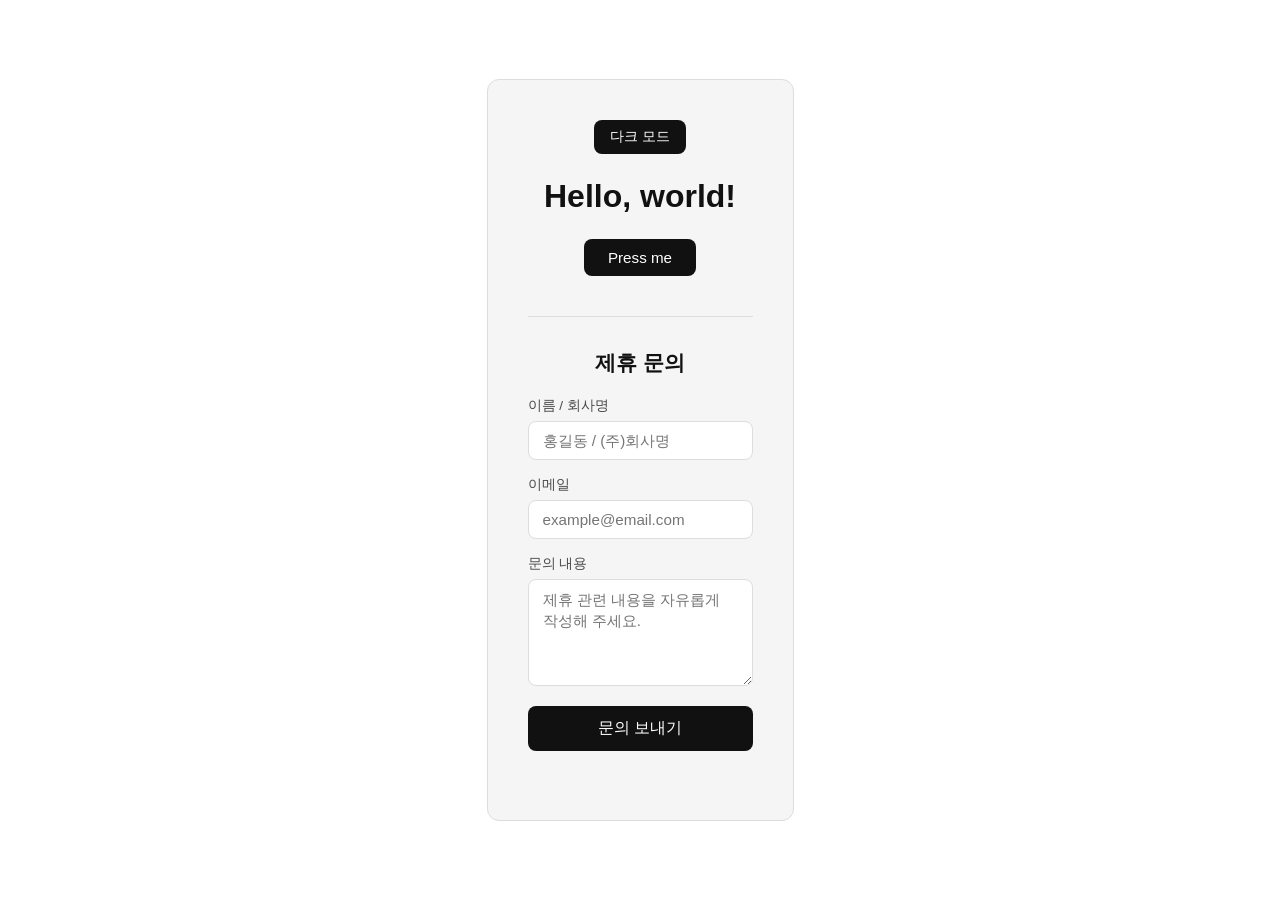
==== index.html @ ca74d695 "Add Formspree partnership inquiry form with AJAX submission Co-Authored-By: Claude Sonnet 4.6 <norep" ====
<!doctype html>
<html lang="ko">
<head>
  <meta charset="UTF-8" />
  <meta name="viewport" content="width=device-width, initial-scale=1.0" />
  <title>Hello World</title>
  <link href='/style.css' rel='stylesheet'>
</head>
<body>
  <div class="container">
    <button id="theme-toggle" onclick="toggleTheme()">다크 모드</button>
    <h1>Hello, world!</h1>
    <button onclick="console.log('hello');">Press me</button>

    <section class="contact-section">
      <h2>제휴 문의</h2>
      <form action="https://formspree.io/f/mzdjdabp" method="POST" id="contact-form">
        <div class="form-group">
          <label for="name">이름 / 회사명</label>
          <input type="text" id="name" name="name" placeholder="홍길동 / (주)회사명" required />
        </div>
        <div class="form-group">
          <label for="email">이메일</label>
          <input type="email" id="email" name="email" placeholder="example@email.com" required />
        </div>
        <div class="form-group">
          <label for="message">문의 내용</label>
          <textarea id="message" name="message" rows="5" placeholder="제휴 관련 내용을 자유롭게 작성해 주세요." required></textarea>
        </div>
        <button type="submit" id="submit-btn">문의 보내기</button>
        <p id="form-status"></p>
      </form>
    </section>
  </div>
  <script defer type="text/javascript" src="/main.js"></script>
</body>
</html>
---- style.css ----
/* 기본 (라이트 모드) */
:root {
  --bg-color: #ffffff;
  --text-color: #111111;
  --btn-bg: #111111;
  --btn-text: #ffffff;
  --btn-hover: #333333;
  --card-bg: #f5f5f5;
  --border-color: #dddddd;
}

/* 다크 모드 */
body.dark {
  --bg-color: #1a1a1a;
  --text-color: #f0f0f0;
  --btn-bg: #f0f0f0;
  --btn-text: #1a1a1a;
  --btn-hover: #cccccc;
  --card-bg: #2a2a2a;
  --border-color: #444444;
}

* {
  box-sizing: border-box;
  margin: 0;
  padding: 0;
}

body {
  background-color: var(--bg-color);
  color: var(--text-color);
  font-family: -apple-system, BlinkMacSystemFont, 'Segoe UI', sans-serif;
  transition: background-color 0.3s ease, color 0.3s ease;
  min-height: 100vh;
  display: flex;
  align-items: center;
  justify-content: center;
}

.container {
  text-align: center;
  padding: 40px;
  background-color: var(--card-bg);
  border: 1px solid var(--border-color);
  border-radius: 12px;
  min-width: 300px;
  transition: background-color 0.3s ease, border-color 0.3s ease;
}

h1 {
  font-size: 2rem;
  margin: 24px 0;
}

button {
  background-color: var(--btn-bg);
  color: var(--btn-text);
  border: none;
  padding: 10px 24px;
  font-size: 0.95rem;
  border-radius: 8px;
  cursor: pointer;
  transition: background-color 0.2s ease;
}

button:hover {
  background-color: var(--btn-hover);
}

#theme-toggle {
  font-size: 0.85rem;
  padding: 8px 16px;
}

/* 제휴 문의 폼 */
.contact-section {
  margin-top: 40px;
  text-align: left;
  border-top: 1px solid var(--border-color);
  padding-top: 32px;
}

.contact-section h2 {
  font-size: 1.3rem;
  margin-bottom: 20px;
  text-align: center;
}

.form-group {
  display: flex;
  flex-direction: column;
  margin-bottom: 16px;
}

.form-group label {
  font-size: 0.85rem;
  margin-bottom: 6px;
  opacity: 0.75;
}

.form-group input,
.form-group textarea {
  background-color: var(--bg-color);
  color: var(--text-color);
  border: 1px solid var(--border-color);
  border-radius: 8px;
  padding: 10px 14px;
  font-size: 0.95rem;
  font-family: inherit;
  resize: vertical;
  transition: border-color 0.2s ease, background-color 0.3s ease, color 0.3s ease;
  outline: none;
}

.form-group input:focus,
.form-group textarea:focus {
  border-color: var(--text-color);
}

#submit-btn {
  width: 100%;
  margin-top: 4px;
  padding: 12px;
  font-size: 1rem;
}

#form-status {
  margin-top: 12px;
  font-size: 0.9rem;
  text-align: center;
  min-height: 1.2em;
}

#form-status.success { color: #4caf50; }
#form-status.error   { color: #f44336; }
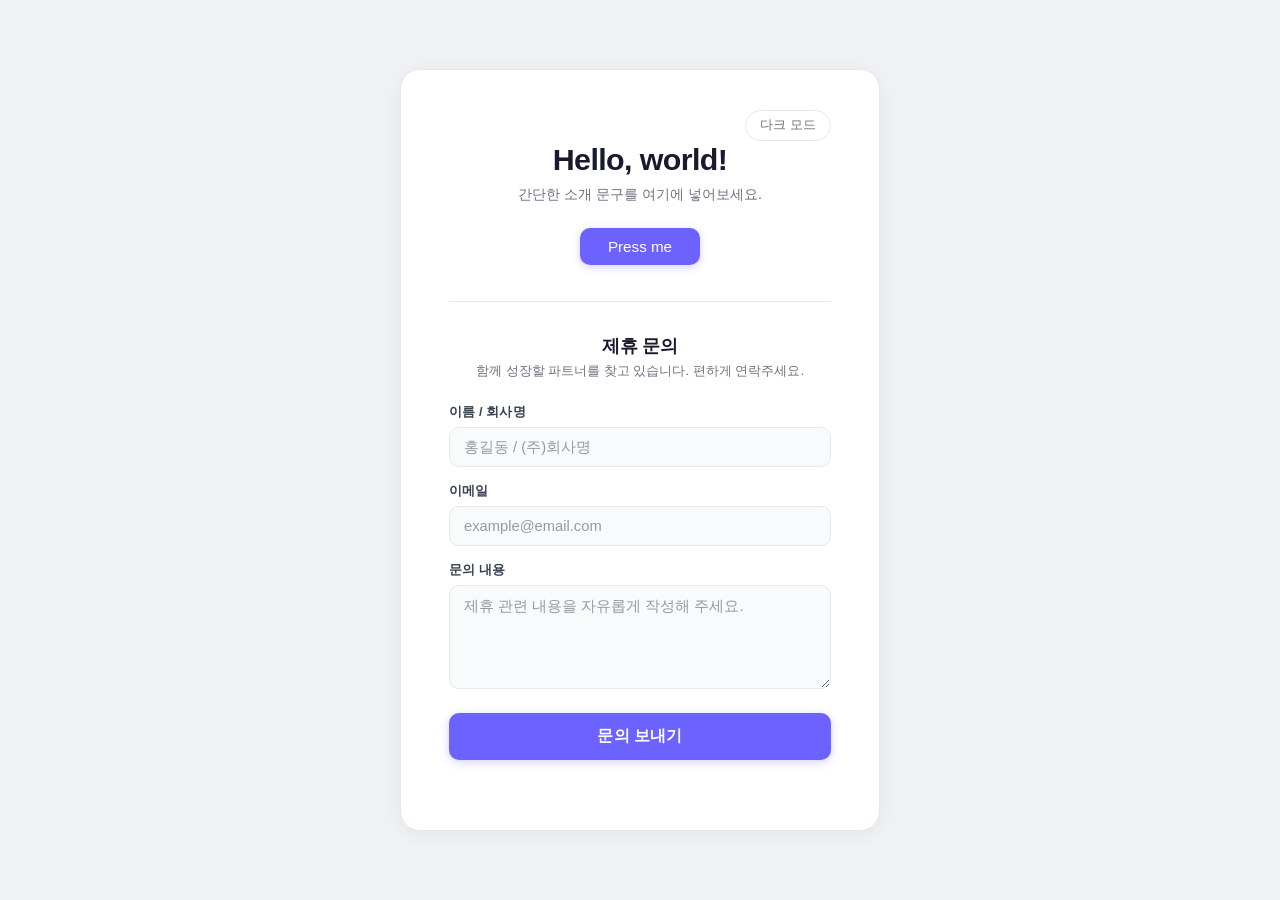
==== commit d71f1a89: "Redesign form and page with refined visual style Co-Authored-By: Claude Sonnet 4.6 <noreply@anthropi" ====
--- a/index.html
+++ b/index.html
@@ -10,10 +10,12 @@
   <div class="container">
     <button id="theme-toggle" onclick="toggleTheme()">다크 모드</button>
     <h1>Hello, world!</h1>
-    <button onclick="console.log('hello');">Press me</button>
+    <p class="hero-sub">간단한 소개 문구를 여기에 넣어보세요.</p>
+    <button class="press-btn" onclick="console.log('hello');">Press me</button>
 
     <section class="contact-section">
       <h2>제휴 문의</h2>
+      <p class="form-desc">함께 성장할 파트너를 찾고 있습니다. 편하게 연락주세요.</p>
       <form action="https://formspree.io/f/mzdjdabp" method="POST" id="contact-form">
         <div class="form-group">
           <label for="name">이름 / 회사명</label>
--- a/style.css
+++ b/style.css
@@ -1,23 +1,39 @@
 /* 기본 (라이트 모드) */
 :root {
-  --bg-color: #ffffff;
-  --text-color: #111111;
-  --btn-bg: #111111;
+  --bg-color: #f0f2f5;
+  --text-color: #1a1a2e;
+  --text-muted: #6b7280;
+  --btn-bg: #6c63ff;
   --btn-text: #ffffff;
-  --btn-hover: #333333;
-  --card-bg: #f5f5f5;
-  --border-color: #dddddd;
+  --btn-hover: #5a52d5;
+  --card-bg: #ffffff;
+  --border-color: #e5e7eb;
+  --input-bg: #f9fafb;
+  --input-focus-border: #6c63ff;
+  --input-focus-shadow: rgba(108, 99, 255, 0.15);
+  --label-color: #374151;
+  --section-border: #e5e7eb;
+  --success-color: #10b981;
+  --error-color: #ef4444;
 }
 
 /* 다크 모드 */
 body.dark {
-  --bg-color: #1a1a1a;
-  --text-color: #f0f0f0;
-  --btn-bg: #f0f0f0;
-  --btn-text: #1a1a1a;
-  --btn-hover: #cccccc;
-  --card-bg: #2a2a2a;
-  --border-color: #444444;
+  --bg-color: #0f0f1a;
+  --text-color: #f1f1f1;
+  --text-muted: #9ca3af;
+  --btn-bg: #7c73ff;
+  --btn-text: #ffffff;
+  --btn-hover: #6c63ff;
+  --card-bg: #1c1c2e;
+  --border-color: #2d2d44;
+  --input-bg: #14141f;
+  --input-focus-border: #7c73ff;
+  --input-focus-shadow: rgba(124, 115, 255, 0.2);
+  --label-color: #d1d5db;
+  --section-border: #2d2d44;
+  --success-color: #34d399;
+  --error-color: #f87171;
 }
 
 * {
@@ -29,61 +45,106 @@
 body {
   background-color: var(--bg-color);
   color: var(--text-color);
-  font-family: -apple-system, BlinkMacSystemFont, 'Segoe UI', sans-serif;
+  font-family: -apple-system, BlinkMacSystemFont, 'Segoe UI', 'Inter', sans-serif;
   transition: background-color 0.3s ease, color 0.3s ease;
   min-height: 100vh;
   display: flex;
   align-items: center;
   justify-content: center;
+  padding: 24px;
 }
 
 .container {
   text-align: center;
-  padding: 40px;
+  padding: 40px 48px;
   background-color: var(--card-bg);
   border: 1px solid var(--border-color);
-  border-radius: 12px;
-  min-width: 300px;
-  transition: background-color 0.3s ease, border-color 0.3s ease;
+  border-radius: 20px;
+  width: 100%;
+  max-width: 480px;
+  box-shadow: 0 4px 24px rgba(0, 0, 0, 0.06);
+  transition: background-color 0.3s ease, border-color 0.3s ease, box-shadow 0.3s ease;
+}
+
+body.dark .container {
+  box-shadow: 0 4px 32px rgba(0, 0, 0, 0.4);
+}
+
+/* 테마 토글 */
+#theme-toggle {
+  font-size: 0.8rem;
+  padding: 6px 14px;
+  border-radius: 20px;
+  background-color: transparent;
+  color: var(--text-muted);
+  border: 1px solid var(--border-color);
+  cursor: pointer;
+  transition: all 0.2s ease;
+  float: right;
+}
+
+#theme-toggle:hover {
+  background-color: var(--border-color);
+  color: var(--text-color);
 }
 
 h1 {
-  font-size: 2rem;
-  margin: 24px 0;
-}
-
-button {
+  font-size: 1.9rem;
+  font-weight: 700;
+  letter-spacing: -0.02em;
+  margin: 32px 0 8px;
+  clear: both;
+}
+
+.hero-sub {
+  font-size: 0.9rem;
+  color: var(--text-muted);
+  margin-bottom: 24px;
+}
+
+.press-btn {
   background-color: var(--btn-bg);
   color: var(--btn-text);
   border: none;
-  padding: 10px 24px;
+  padding: 10px 28px;
   font-size: 0.95rem;
-  border-radius: 8px;
+  border-radius: 10px;
   cursor: pointer;
-  transition: background-color 0.2s ease;
-}
-
-button:hover {
+  transition: background-color 0.2s ease, transform 0.1s ease, box-shadow 0.2s ease;
+  box-shadow: 0 2px 8px rgba(108, 99, 255, 0.3);
+}
+
+.press-btn:hover {
   background-color: var(--btn-hover);
-}
-
-#theme-toggle {
-  font-size: 0.85rem;
-  padding: 8px 16px;
+  transform: translateY(-1px);
+  box-shadow: 0 4px 14px rgba(108, 99, 255, 0.4);
+}
+
+.press-btn:active {
+  transform: translateY(0);
 }
 
 /* 제휴 문의 폼 */
 .contact-section {
-  margin-top: 40px;
+  margin-top: 36px;
   text-align: left;
-  border-top: 1px solid var(--border-color);
+  border-top: 1px solid var(--section-border);
   padding-top: 32px;
 }
 
 .contact-section h2 {
-  font-size: 1.3rem;
-  margin-bottom: 20px;
-  text-align: center;
+  font-size: 1.1rem;
+  font-weight: 700;
+  letter-spacing: -0.01em;
+  margin-bottom: 4px;
+  text-align: center;
+}
+
+.contact-section .form-desc {
+  font-size: 0.82rem;
+  color: var(--text-muted);
+  text-align: center;
+  margin-bottom: 24px;
 }
 
 .form-group {
@@ -93,43 +154,77 @@
 }
 
 .form-group label {
-  font-size: 0.85rem;
+  font-size: 0.8rem;
+  font-weight: 600;
+  color: var(--label-color);
   margin-bottom: 6px;
-  opacity: 0.75;
+  letter-spacing: 0.01em;
 }
 
 .form-group input,
 .form-group textarea {
-  background-color: var(--bg-color);
+  background-color: var(--input-bg);
   color: var(--text-color);
-  border: 1px solid var(--border-color);
-  border-radius: 8px;
-  padding: 10px 14px;
-  font-size: 0.95rem;
+  border: 1.5px solid var(--border-color);
+  border-radius: 10px;
+  padding: 11px 14px;
+  font-size: 0.92rem;
   font-family: inherit;
   resize: vertical;
-  transition: border-color 0.2s ease, background-color 0.3s ease, color 0.3s ease;
   outline: none;
+  transition: border-color 0.2s ease, box-shadow 0.2s ease, background-color 0.3s ease;
+}
+
+.form-group input::placeholder,
+.form-group textarea::placeholder {
+  color: var(--text-muted);
+  opacity: 0.7;
 }
 
 .form-group input:focus,
 .form-group textarea:focus {
-  border-color: var(--text-color);
+  border-color: var(--input-focus-border);
+  box-shadow: 0 0 0 3px var(--input-focus-shadow);
 }
 
 #submit-btn {
   width: 100%;
-  margin-top: 4px;
-  padding: 12px;
-  font-size: 1rem;
+  margin-top: 8px;
+  padding: 13px;
+  font-size: 0.97rem;
+  font-weight: 600;
+  letter-spacing: 0.01em;
+  border-radius: 10px;
+  background-color: var(--btn-bg);
+  color: var(--btn-text);
+  border: none;
+  cursor: pointer;
+  transition: background-color 0.2s ease, transform 0.1s ease, box-shadow 0.2s ease;
+  box-shadow: 0 2px 10px rgba(108, 99, 255, 0.3);
+}
+
+#submit-btn:hover:not(:disabled) {
+  background-color: var(--btn-hover);
+  transform: translateY(-1px);
+  box-shadow: 0 4px 16px rgba(108, 99, 255, 0.4);
+}
+
+#submit-btn:active:not(:disabled) {
+  transform: translateY(0);
+}
+
+#submit-btn:disabled {
+  opacity: 0.6;
+  cursor: not-allowed;
 }
 
 #form-status {
-  margin-top: 12px;
-  font-size: 0.9rem;
+  margin-top: 14px;
+  font-size: 0.88rem;
   text-align: center;
   min-height: 1.2em;
-}
-
-#form-status.success { color: #4caf50; }
-#form-status.error   { color: #f44336; }
+  font-weight: 500;
+}
+
+#form-status.success { color: var(--success-color); }
+#form-status.error   { color: var(--error-color); }
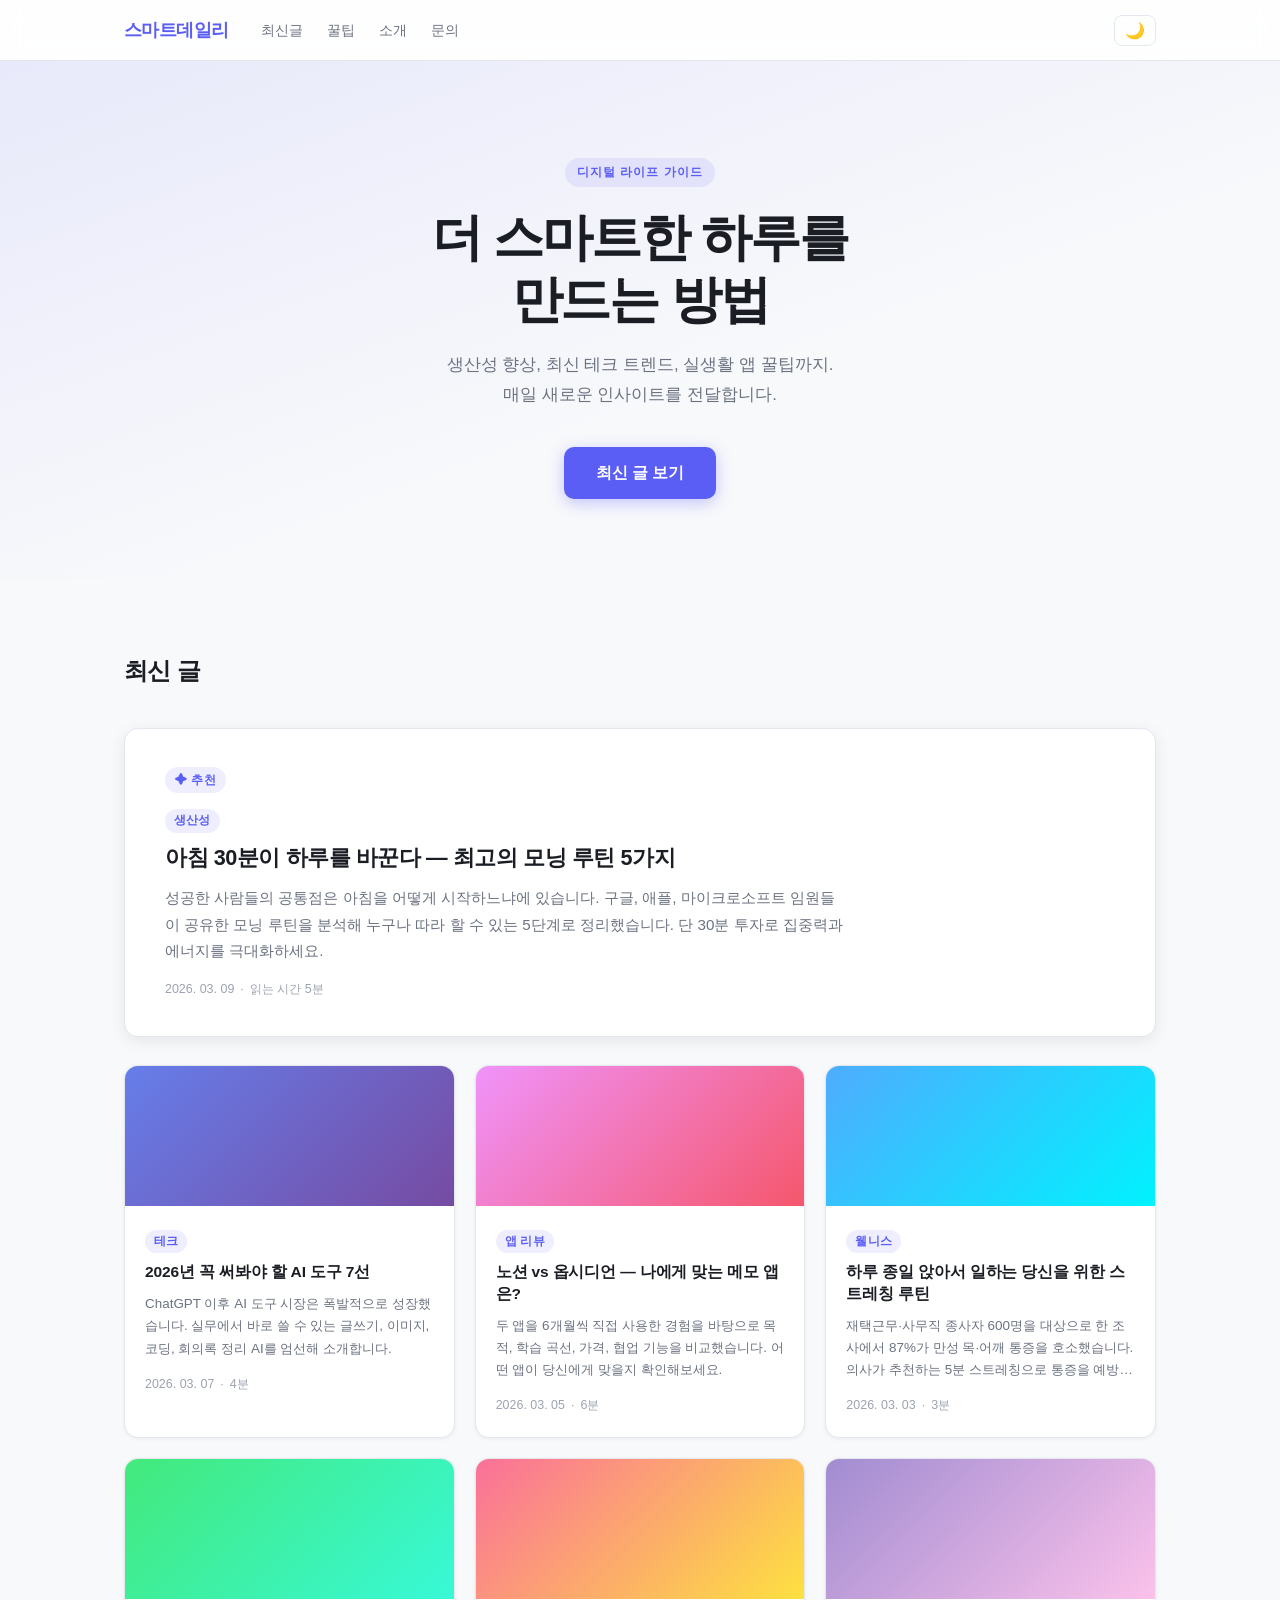
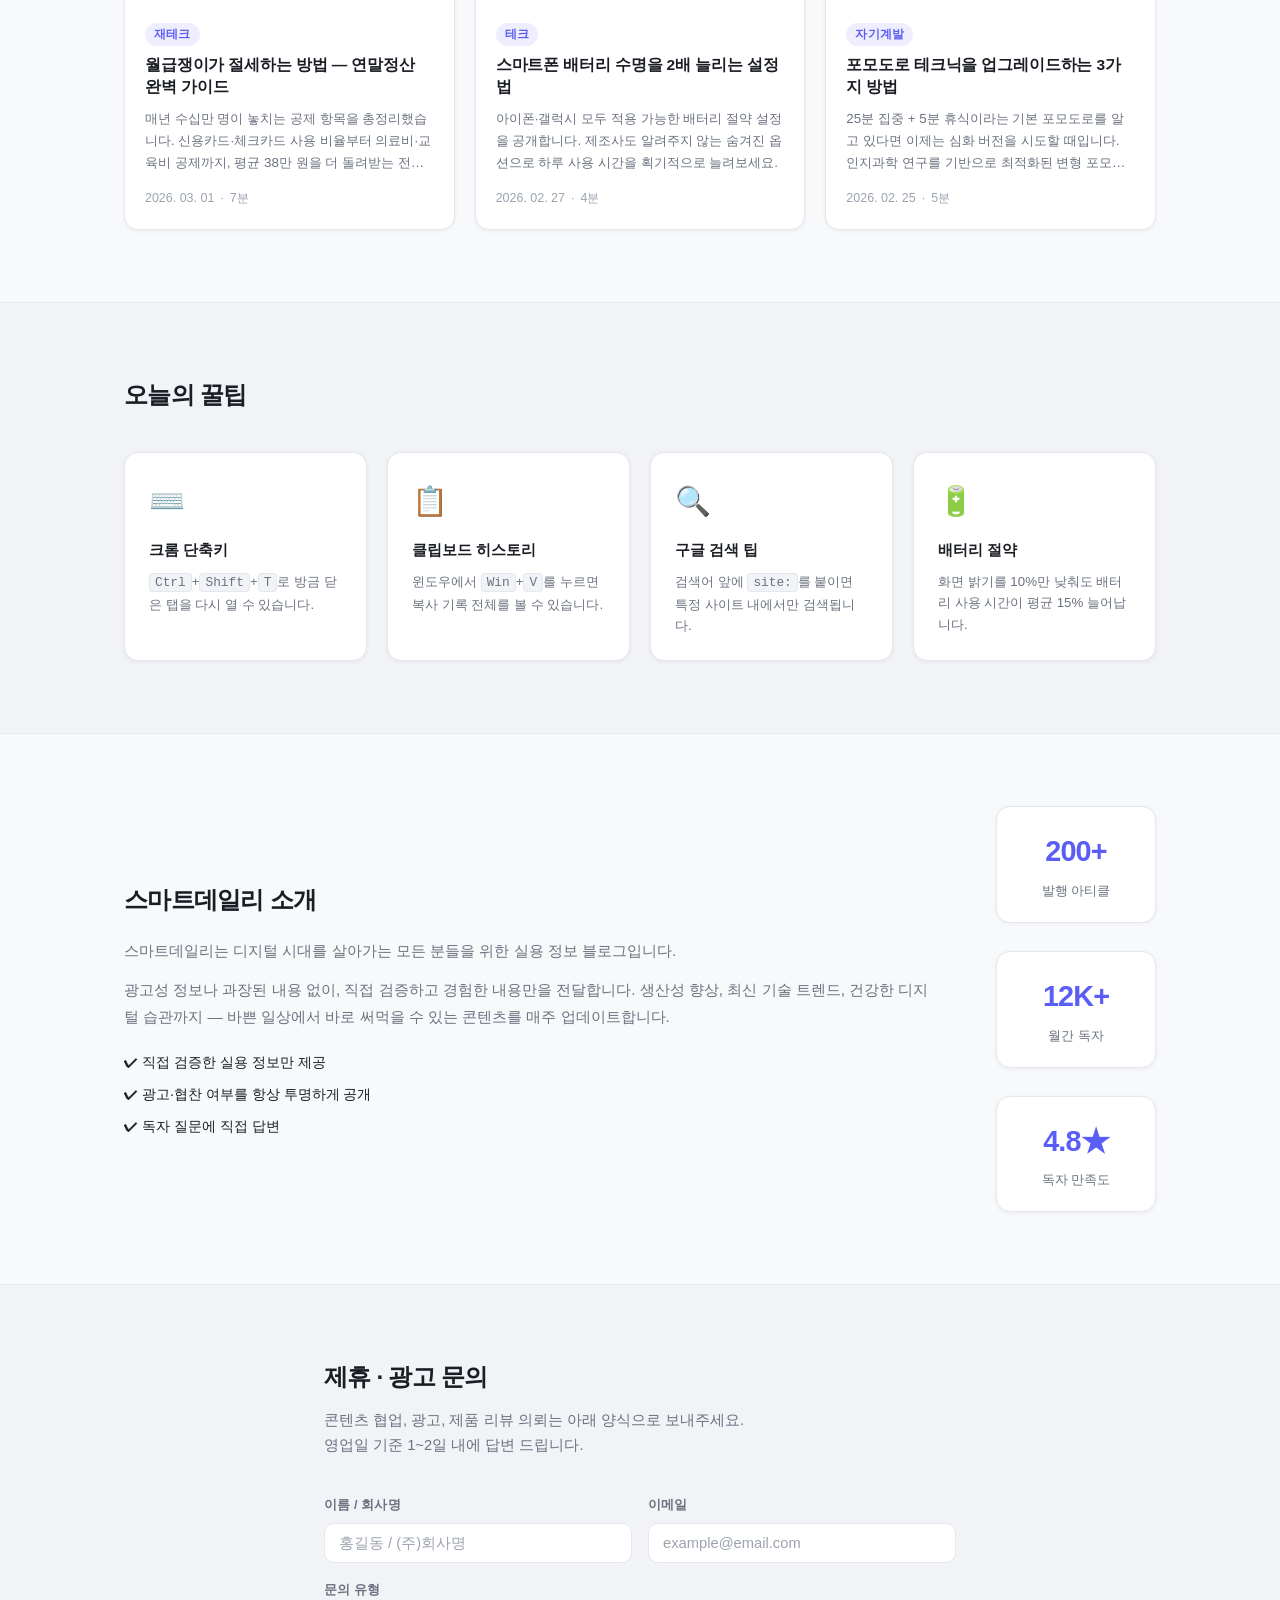
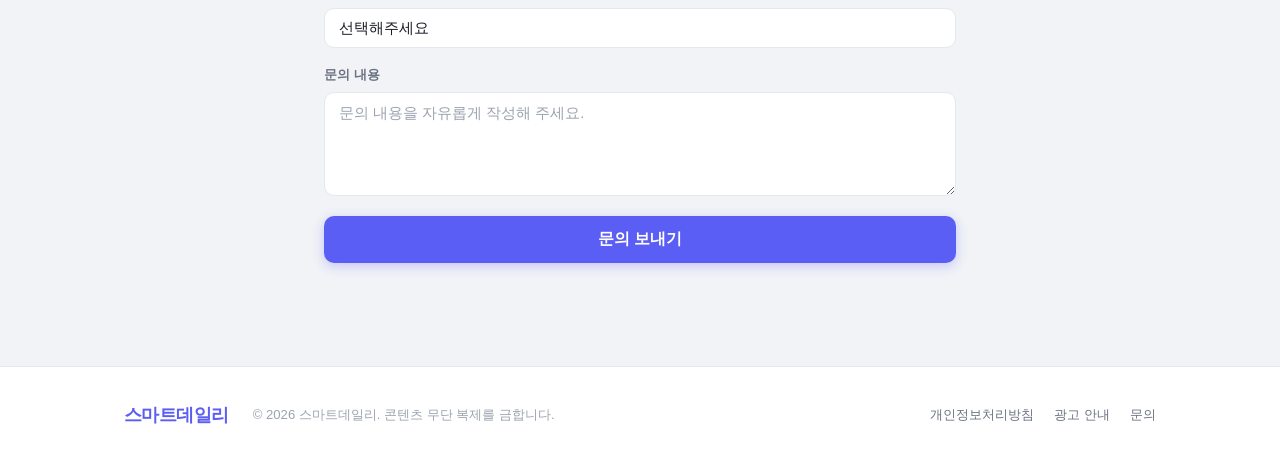
==== commit 9eec042a: "Rebuild as AdSense-ready quality content blog (스마트데일리) - Full blog layout: header, hero, article gri" ====
--- a/index.html
+++ b/index.html
@@ -3,37 +3,252 @@
 <head>
   <meta charset="UTF-8" />
   <meta name="viewport" content="width=device-width, initial-scale=1.0" />
-  <title>Hello World</title>
-  <link href='/style.css' rel='stylesheet'>
+  <meta name="description" content="디지털 라이프를 더 스마트하게. 생산성, 테크, 일상 꿀팁을 매일 업데이트합니다." />
+  <meta name="keywords" content="생산성, 테크, 디지털라이프, 꿀팁, IT, 앱추천" />
+  <meta property="og:title" content="스마트데일리 — 디지털 라이프 가이드" />
+  <meta property="og:description" content="디지털 라이프를 더 스마트하게. 생산성, 테크, 일상 꿀팁." />
+  <meta property="og:type" content="website" />
+  <title>스마트데일리 — 디지털 라이프 가이드</title>
+  <link href="style.css" rel="stylesheet" />
 </head>
 <body>
-  <div class="container">
-    <button id="theme-toggle" onclick="toggleTheme()">다크 모드</button>
-    <h1>Hello, world!</h1>
-    <p class="hero-sub">간단한 소개 문구를 여기에 넣어보세요.</p>
-    <button class="press-btn" onclick="console.log('hello');">Press me</button>
-
-    <section class="contact-section">
-      <h2>제휴 문의</h2>
-      <p class="form-desc">함께 성장할 파트너를 찾고 있습니다. 편하게 연락주세요.</p>
+
+  <!-- 헤더 -->
+  <header class="site-header">
+    <div class="inner">
+      <a href="#" class="logo">스마트데일리</a>
+      <nav class="main-nav">
+        <a href="#articles">최신글</a>
+        <a href="#tips">꿀팁</a>
+        <a href="#about">소개</a>
+        <a href="#contact">문의</a>
+      </nav>
+      <button id="theme-toggle" aria-label="테마 변경">🌙</button>
+      <button class="menu-btn" id="menu-btn" aria-label="메뉴">☰</button>
+    </div>
+    <nav class="mobile-nav" id="mobile-nav">
+      <a href="#articles" onclick="closeMobileNav()">최신글</a>
+      <a href="#tips" onclick="closeMobileNav()">꿀팁</a>
+      <a href="#about" onclick="closeMobileNav()">소개</a>
+      <a href="#contact" onclick="closeMobileNav()">문의</a>
+    </nav>
+  </header>
+
+  <!-- 히어로 -->
+  <section class="hero">
+    <div class="inner">
+      <p class="hero-tag">디지털 라이프 가이드</p>
+      <h1>더 스마트한 하루를<br>만드는 방법</h1>
+      <p class="hero-desc">생산성 향상, 최신 테크 트렌드, 실생활 앱 꿀팁까지.<br>매일 새로운 인사이트를 전달합니다.</p>
+      <a href="#articles" class="cta-btn">최신 글 보기</a>
+    </div>
+  </section>
+
+  <!-- 최신 아티클 -->
+  <section class="section" id="articles">
+    <div class="inner">
+      <h2 class="section-title">최신 글</h2>
+
+      <div class="featured-card">
+        <div class="featured-badge">✦ 추천</div>
+        <div class="featured-content">
+          <span class="category-tag">생산성</span>
+          <h3>아침 30분이 하루를 바꾼다 — 최고의 모닝 루틴 5가지</h3>
+          <p>성공한 사람들의 공통점은 아침을 어떻게 시작하느냐에 있습니다. 구글, 애플, 마이크로소프트 임원들이 공유한 모닝 루틴을 분석해 누구나 따라 할 수 있는 5단계로 정리했습니다. 단 30분 투자로 집중력과 에너지를 극대화하세요.</p>
+          <div class="card-meta">
+            <span>2026. 03. 09</span>
+            <span>·</span>
+            <span>읽는 시간 5분</span>
+          </div>
+        </div>
+      </div>
+
+      <div class="card-grid">
+
+        <article class="card">
+          <div class="card-img productivity"></div>
+          <div class="card-body">
+            <span class="category-tag">테크</span>
+            <h4>2026년 꼭 써봐야 할 AI 도구 7선</h4>
+            <p>ChatGPT 이후 AI 도구 시장은 폭발적으로 성장했습니다. 실무에서 바로 쓸 수 있는 글쓰기, 이미지, 코딩, 회의록 정리 AI를 엄선해 소개합니다.</p>
+            <div class="card-meta">
+              <span>2026. 03. 07</span><span>·</span><span>4분</span>
+            </div>
+          </div>
+        </article>
+
+        <article class="card">
+          <div class="card-img finance"></div>
+          <div class="card-body">
+            <span class="category-tag">앱 리뷰</span>
+            <h4>노션 vs 옵시디언 — 나에게 맞는 메모 앱은?</h4>
+            <p>두 앱을 6개월씩 직접 사용한 경험을 바탕으로 목적, 학습 곡선, 가격, 협업 기능을 비교했습니다. 어떤 앱이 당신에게 맞을지 확인해보세요.</p>
+            <div class="card-meta">
+              <span>2026. 03. 05</span><span>·</span><span>6분</span>
+            </div>
+          </div>
+        </article>
+
+        <article class="card">
+          <div class="card-img health"></div>
+          <div class="card-body">
+            <span class="category-tag">웰니스</span>
+            <h4>하루 종일 앉아서 일하는 당신을 위한 스트레칭 루틴</h4>
+            <p>재택근무·사무직 종사자 600명을 대상으로 한 조사에서 87%가 만성 목·어깨 통증을 호소했습니다. 의사가 추천하는 5분 스트레칭으로 통증을 예방하세요.</p>
+            <div class="card-meta">
+              <span>2026. 03. 03</span><span>·</span><span>3분</span>
+            </div>
+          </div>
+        </article>
+
+        <article class="card">
+          <div class="card-img money"></div>
+          <div class="card-body">
+            <span class="category-tag">재테크</span>
+            <h4>월급쟁이가 절세하는 방법 — 연말정산 완벽 가이드</h4>
+            <p>매년 수십만 명이 놓치는 공제 항목을 총정리했습니다. 신용카드·체크카드 사용 비율부터 의료비·교육비 공제까지, 평균 38만 원을 더 돌려받는 전략을 공개합니다.</p>
+            <div class="card-meta">
+              <span>2026. 03. 01</span><span>·</span><span>7분</span>
+            </div>
+          </div>
+        </article>
+
+        <article class="card">
+          <div class="card-img tech"></div>
+          <div class="card-body">
+            <span class="category-tag">테크</span>
+            <h4>스마트폰 배터리 수명을 2배 늘리는 설정법</h4>
+            <p>아이폰·갤럭시 모두 적용 가능한 배터리 절약 설정을 공개합니다. 제조사도 알려주지 않는 숨겨진 옵션으로 하루 사용 시간을 획기적으로 늘려보세요.</p>
+            <div class="card-meta">
+              <span>2026. 02. 27</span><span>·</span><span>4분</span>
+            </div>
+          </div>
+        </article>
+
+        <article class="card">
+          <div class="card-img study"></div>
+          <div class="card-body">
+            <span class="category-tag">자기계발</span>
+            <h4>포모도로 테크닉을 업그레이드하는 3가지 방법</h4>
+            <p>25분 집중 + 5분 휴식이라는 기본 포모도로를 알고 있다면 이제는 심화 버전을 시도할 때입니다. 인지과학 연구를 기반으로 최적화된 변형 포모도로를 소개합니다.</p>
+            <div class="card-meta">
+              <span>2026. 02. 25</span><span>·</span><span>5분</span>
+            </div>
+          </div>
+        </article>
+
+      </div>
+    </div>
+  </section>
+
+  <!-- 꿀팁 배너 -->
+  <section class="tips-section" id="tips">
+    <div class="inner">
+      <h2 class="section-title">오늘의 꿀팁</h2>
+      <div class="tips-grid">
+        <div class="tip-card">
+          <div class="tip-icon">⌨️</div>
+          <h4>크롬 단축키</h4>
+          <p><kbd>Ctrl</kbd>+<kbd>Shift</kbd>+<kbd>T</kbd>로 방금 닫은 탭을 다시 열 수 있습니다.</p>
+        </div>
+        <div class="tip-card">
+          <div class="tip-icon">📋</div>
+          <h4>클립보드 히스토리</h4>
+          <p>윈도우에서 <kbd>Win</kbd>+<kbd>V</kbd>를 누르면 복사 기록 전체를 볼 수 있습니다.</p>
+        </div>
+        <div class="tip-card">
+          <div class="tip-icon">🔍</div>
+          <h4>구글 검색 팁</h4>
+          <p>검색어 앞에 <code>site:</code>를 붙이면 특정 사이트 내에서만 검색됩니다.</p>
+        </div>
+        <div class="tip-card">
+          <div class="tip-icon">🔋</div>
+          <h4>배터리 절약</h4>
+          <p>화면 밝기를 10%만 낮춰도 배터리 사용 시간이 평균 15% 늘어납니다.</p>
+        </div>
+      </div>
+    </div>
+  </section>
+
+  <!-- 소개 -->
+  <section class="about-section" id="about">
+    <div class="inner about-inner">
+      <div class="about-text">
+        <h2>스마트데일리 소개</h2>
+        <p>스마트데일리는 디지털 시대를 살아가는 모든 분들을 위한 실용 정보 블로그입니다.</p>
+        <p>광고성 정보나 과장된 내용 없이, 직접 검증하고 경험한 내용만을 전달합니다. 생산성 향상, 최신 기술 트렌드, 건강한 디지털 습관까지 — 바쁜 일상에서 바로 써먹을 수 있는 콘텐츠를 매주 업데이트합니다.</p>
+        <ul class="about-list">
+          <li>✔ 직접 검증한 실용 정보만 제공</li>
+          <li>✔ 광고·협찬 여부를 항상 투명하게 공개</li>
+          <li>✔ 독자 질문에 직접 답변</li>
+        </ul>
+      </div>
+      <div class="about-stats">
+        <div class="stat">
+          <span class="stat-num">200+</span>
+          <span class="stat-label">발행 아티클</span>
+        </div>
+        <div class="stat">
+          <span class="stat-num">12K+</span>
+          <span class="stat-label">월간 독자</span>
+        </div>
+        <div class="stat">
+          <span class="stat-num">4.8★</span>
+          <span class="stat-label">독자 만족도</span>
+        </div>
+      </div>
+    </div>
+  </section>
+
+  <!-- 제휴 문의 -->
+  <section class="contact-section" id="contact">
+    <div class="inner contact-inner">
+      <h2>제휴 · 광고 문의</h2>
+      <p class="contact-desc">콘텐츠 협업, 광고, 제품 리뷰 의뢰는 아래 양식으로 보내주세요.<br>영업일 기준 1~2일 내에 답변 드립니다.</p>
       <form action="https://formspree.io/f/mzdjdabp" method="POST" id="contact-form">
+        <div class="form-row">
+          <div class="form-group">
+            <label for="name">이름 / 회사명</label>
+            <input type="text" id="name" name="name" placeholder="홍길동 / (주)회사명" required />
+          </div>
+          <div class="form-group">
+            <label for="email">이메일</label>
+            <input type="email" id="email" name="email" placeholder="example@email.com" required />
+          </div>
+        </div>
         <div class="form-group">
-          <label for="name">이름 / 회사명</label>
-          <input type="text" id="name" name="name" placeholder="홍길동 / (주)회사명" required />
-        </div>
-        <div class="form-group">
-          <label for="email">이메일</label>
-          <input type="email" id="email" name="email" placeholder="example@email.com" required />
+          <label for="subject">문의 유형</label>
+          <select id="subject" name="subject" required>
+            <option value="" disabled selected>선택해주세요</option>
+            <option value="광고">광고 제안</option>
+            <option value="콘텐츠 협업">콘텐츠 협업</option>
+            <option value="제품 리뷰">제품 리뷰 의뢰</option>
+            <option value="기타">기타</option>
+          </select>
         </div>
         <div class="form-group">
           <label for="message">문의 내용</label>
-          <textarea id="message" name="message" rows="5" placeholder="제휴 관련 내용을 자유롭게 작성해 주세요." required></textarea>
+          <textarea id="message" name="message" rows="5" placeholder="문의 내용을 자유롭게 작성해 주세요." required></textarea>
         </div>
         <button type="submit" id="submit-btn">문의 보내기</button>
         <p id="form-status"></p>
       </form>
-    </section>
-  </div>
-  <script defer type="text/javascript" src="/main.js"></script>
+    </div>
+  </section>
+
+  <!-- 푸터 -->
+  <footer class="site-footer">
+    <div class="inner footer-inner">
+      <span class="logo">스마트데일리</span>
+      <p>© 2026 스마트데일리. 콘텐츠 무단 복제를 금합니다.</p>
+      <nav class="footer-nav">
+        <a href="#">개인정보처리방침</a>
+        <a href="#">광고 안내</a>
+        <a href="#contact">문의</a>
+      </nav>
+    </div>
+  </footer>
+
+  <script src="main.js"></script>
 </body>
 </html>
--- a/style.css
+++ b/style.css
@@ -1,150 +1,479 @@
-/* 기본 (라이트 모드) */
+/* ===== CSS 변수 ===== */
 :root {
-  --bg-color: #f0f2f5;
-  --text-color: #1a1a2e;
+  --bg: #f8f9fb;
+  --surface: #ffffff;
+  --surface2: #f1f3f7;
+  --border: #e4e7ed;
+  --text: #1a1d23;
   --text-muted: #6b7280;
-  --btn-bg: #6c63ff;
-  --btn-text: #ffffff;
-  --btn-hover: #5a52d5;
-  --card-bg: #ffffff;
-  --border-color: #e5e7eb;
-  --input-bg: #f9fafb;
-  --input-focus-border: #6c63ff;
-  --input-focus-shadow: rgba(108, 99, 255, 0.15);
-  --label-color: #374151;
-  --section-border: #e5e7eb;
-  --success-color: #10b981;
-  --error-color: #ef4444;
-}
-
-/* 다크 모드 */
+  --text-light: #9ca3af;
+  --accent: #5b5ef4;
+  --accent-hover: #4a4dd6;
+  --accent-light: rgba(91, 94, 244, 0.1);
+  --success: #10b981;
+  --error: #ef4444;
+  --shadow-sm: 0 1px 4px rgba(0,0,0,0.06);
+  --shadow-md: 0 4px 16px rgba(0,0,0,0.08);
+  --shadow-lg: 0 8px 32px rgba(0,0,0,0.1);
+  --radius: 14px;
+}
+
 body.dark {
-  --bg-color: #0f0f1a;
-  --text-color: #f1f1f1;
-  --text-muted: #9ca3af;
-  --btn-bg: #7c73ff;
-  --btn-text: #ffffff;
-  --btn-hover: #6c63ff;
-  --card-bg: #1c1c2e;
-  --border-color: #2d2d44;
-  --input-bg: #14141f;
-  --input-focus-border: #7c73ff;
-  --input-focus-shadow: rgba(124, 115, 255, 0.2);
-  --label-color: #d1d5db;
-  --section-border: #2d2d44;
-  --success-color: #34d399;
-  --error-color: #f87171;
-}
-
-* {
-  box-sizing: border-box;
-  margin: 0;
-  padding: 0;
-}
+  --bg: #0e0f14;
+  --surface: #181921;
+  --surface2: #1f2030;
+  --border: #2a2c3d;
+  --text: #eceef4;
+  --text-muted: #8b93a8;
+  --text-light: #545870;
+  --accent: #7072f8;
+  --accent-hover: #5b5ef4;
+  --accent-light: rgba(112, 114, 248, 0.12);
+  --shadow-sm: 0 1px 4px rgba(0,0,0,0.3);
+  --shadow-md: 0 4px 16px rgba(0,0,0,0.4);
+  --shadow-lg: 0 8px 32px rgba(0,0,0,0.5);
+}
+
+/* ===== 기본 ===== */
+*, *::before, *::after { box-sizing: border-box; margin: 0; padding: 0; }
+
+html { scroll-behavior: smooth; }
 
 body {
-  background-color: var(--bg-color);
-  color: var(--text-color);
-  font-family: -apple-system, BlinkMacSystemFont, 'Segoe UI', 'Inter', sans-serif;
-  transition: background-color 0.3s ease, color 0.3s ease;
-  min-height: 100vh;
+  background: var(--bg);
+  color: var(--text);
+  font-family: 'Apple SD Gothic Neo', 'Noto Sans KR', -apple-system, BlinkMacSystemFont, sans-serif;
+  line-height: 1.7;
+  transition: background 0.3s, color 0.3s;
+}
+
+.inner {
+  max-width: 1080px;
+  margin: 0 auto;
+  padding: 0 24px;
+}
+
+/* ===== 헤더 ===== */
+.site-header {
+  position: sticky;
+  top: 0;
+  z-index: 100;
+  background: var(--surface);
+  border-bottom: 1px solid var(--border);
+  backdrop-filter: blur(12px);
+  -webkit-backdrop-filter: blur(12px);
+  background: rgba(255,255,255,0.85);
+  transition: background 0.3s, border-color 0.3s;
+}
+
+body.dark .site-header {
+  background: rgba(24,25,33,0.9);
+}
+
+.site-header .inner {
   display: flex;
   align-items: center;
-  justify-content: center;
+  height: 60px;
+  gap: 32px;
+}
+
+.logo {
+  font-size: 1.15rem;
+  font-weight: 800;
+  color: var(--accent);
+  text-decoration: none;
+  letter-spacing: -0.03em;
+  white-space: nowrap;
+}
+
+.main-nav {
+  display: flex;
+  gap: 24px;
+  flex: 1;
+}
+
+.main-nav a {
+  text-decoration: none;
+  font-size: 0.9rem;
+  font-weight: 500;
+  color: var(--text-muted);
+  transition: color 0.2s;
+}
+.main-nav a:hover { color: var(--accent); }
+
+#theme-toggle {
+  background: none;
+  border: 1px solid var(--border);
+  border-radius: 8px;
+  padding: 5px 10px;
+  cursor: pointer;
+  font-size: 1rem;
+  color: var(--text);
+  transition: border-color 0.2s, background 0.2s;
+}
+#theme-toggle:hover { background: var(--surface2); }
+
+.menu-btn {
+  display: none;
+  background: none;
+  border: 1px solid var(--border);
+  border-radius: 8px;
+  padding: 5px 10px;
+  cursor: pointer;
+  font-size: 1.1rem;
+  color: var(--text);
+}
+
+.mobile-nav {
+  display: none;
+  flex-direction: column;
+  padding: 12px 24px 16px;
+  gap: 12px;
+  border-top: 1px solid var(--border);
+  background: var(--surface);
+}
+.mobile-nav.open { display: flex; }
+.mobile-nav a {
+  font-size: 0.95rem;
+  font-weight: 500;
+  color: var(--text-muted);
+  text-decoration: none;
+}
+.mobile-nav a:hover { color: var(--accent); }
+
+/* ===== 히어로 ===== */
+.hero {
+  padding: 96px 0 80px;
+  text-align: center;
+  background: linear-gradient(160deg, var(--accent-light) 0%, transparent 60%);
+}
+
+.hero-tag {
+  display: inline-block;
+  font-size: 0.78rem;
+  font-weight: 700;
+  letter-spacing: 0.08em;
+  text-transform: uppercase;
+  color: var(--accent);
+  background: var(--accent-light);
+  padding: 4px 12px;
+  border-radius: 20px;
+  margin-bottom: 20px;
+}
+
+.hero h1 {
+  font-size: clamp(2rem, 5vw, 3.2rem);
+  font-weight: 900;
+  line-height: 1.2;
+  letter-spacing: -0.04em;
+  margin-bottom: 20px;
+}
+
+.hero-desc {
+  font-size: 1.05rem;
+  color: var(--text-muted);
+  margin-bottom: 36px;
+  line-height: 1.8;
+}
+
+.cta-btn {
+  display: inline-block;
+  background: var(--accent);
+  color: #fff;
+  text-decoration: none;
+  padding: 13px 32px;
+  border-radius: 10px;
+  font-size: 0.97rem;
+  font-weight: 700;
+  box-shadow: 0 4px 16px rgba(91,94,244,0.35);
+  transition: background 0.2s, transform 0.1s, box-shadow 0.2s;
+}
+.cta-btn:hover {
+  background: var(--accent-hover);
+  transform: translateY(-2px);
+  box-shadow: 0 6px 22px rgba(91,94,244,0.45);
+}
+.cta-btn:active { transform: translateY(0); }
+
+/* ===== 섹션 공통 ===== */
+.section { padding: 72px 0; }
+
+.section-title {
+  font-size: 1.5rem;
+  font-weight: 800;
+  letter-spacing: -0.03em;
+  margin-bottom: 36px;
+}
+
+/* ===== 피처드 카드 ===== */
+.featured-card {
+  position: relative;
+  background: var(--surface);
+  border: 1px solid var(--border);
+  border-radius: var(--radius);
+  padding: 36px 40px;
+  margin-bottom: 28px;
+  box-shadow: var(--shadow-md);
+  transition: box-shadow 0.2s, transform 0.2s;
+  cursor: pointer;
+}
+.featured-card:hover {
+  box-shadow: var(--shadow-lg);
+  transform: translateY(-2px);
+}
+
+.featured-badge {
+  display: inline-block;
+  font-size: 0.75rem;
+  font-weight: 700;
+  color: var(--accent);
+  background: var(--accent-light);
+  padding: 3px 10px;
+  border-radius: 20px;
+  margin-bottom: 12px;
+  letter-spacing: 0.04em;
+}
+
+.featured-card h3 {
+  font-size: 1.35rem;
+  font-weight: 800;
+  letter-spacing: -0.02em;
+  margin: 10px 0 12px;
+  line-height: 1.4;
+}
+
+.featured-card p {
+  color: var(--text-muted);
+  font-size: 0.95rem;
+  line-height: 1.75;
+  max-width: 680px;
+}
+
+/* ===== 카드 그리드 ===== */
+.card-grid {
+  display: grid;
+  grid-template-columns: repeat(3, 1fr);
+  gap: 20px;
+}
+
+.card {
+  background: var(--surface);
+  border: 1px solid var(--border);
+  border-radius: var(--radius);
+  overflow: hidden;
+  box-shadow: var(--shadow-sm);
+  transition: box-shadow 0.2s, transform 0.2s;
+  cursor: pointer;
+}
+.card:hover {
+  box-shadow: var(--shadow-md);
+  transform: translateY(-3px);
+}
+
+.card-img {
+  height: 140px;
+  background-size: cover;
+  background-position: center;
+}
+.card-img.productivity { background: linear-gradient(135deg, #667eea 0%, #764ba2 100%); }
+.card-img.finance      { background: linear-gradient(135deg, #f093fb 0%, #f5576c 100%); }
+.card-img.health       { background: linear-gradient(135deg, #4facfe 0%, #00f2fe 100%); }
+.card-img.money        { background: linear-gradient(135deg, #43e97b 0%, #38f9d7 100%); }
+.card-img.tech         { background: linear-gradient(135deg, #fa709a 0%, #fee140 100%); }
+.card-img.study        { background: linear-gradient(135deg, #a18cd1 0%, #fbc2eb 100%); }
+
+.card-body { padding: 20px; }
+
+.card-body h4 {
+  font-size: 0.97rem;
+  font-weight: 700;
+  letter-spacing: -0.01em;
+  margin: 8px 0 10px;
+  line-height: 1.4;
+}
+
+.card-body p {
+  font-size: 0.84rem;
+  color: var(--text-muted);
+  line-height: 1.65;
+  display: -webkit-box;
+  -webkit-line-clamp: 3;
+  -webkit-box-orient: vertical;
+  overflow: hidden;
+}
+
+.card-meta {
+  display: flex;
+  gap: 6px;
+  font-size: 0.78rem;
+  color: var(--text-light);
+  margin-top: 14px;
+}
+
+.category-tag {
+  display: inline-block;
+  font-size: 0.72rem;
+  font-weight: 700;
+  color: var(--accent);
+  background: var(--accent-light);
+  padding: 2px 9px;
+  border-radius: 20px;
+  letter-spacing: 0.02em;
+}
+
+/* ===== 꿀팁 섹션 ===== */
+.tips-section {
+  padding: 72px 0;
+  background: var(--surface2);
+  border-top: 1px solid var(--border);
+  border-bottom: 1px solid var(--border);
+  transition: background 0.3s;
+}
+
+.tips-grid {
+  display: grid;
+  grid-template-columns: repeat(4, 1fr);
+  gap: 20px;
+}
+
+.tip-card {
+  background: var(--surface);
+  border: 1px solid var(--border);
+  border-radius: var(--radius);
   padding: 24px;
-}
-
-.container {
+  box-shadow: var(--shadow-sm);
+  transition: box-shadow 0.2s, transform 0.2s;
+}
+.tip-card:hover {
+  box-shadow: var(--shadow-md);
+  transform: translateY(-2px);
+}
+
+.tip-icon {
+  font-size: 1.8rem;
+  margin-bottom: 12px;
+}
+
+.tip-card h4 {
+  font-size: 0.92rem;
+  font-weight: 700;
+  margin-bottom: 8px;
+}
+
+.tip-card p {
+  font-size: 0.83rem;
+  color: var(--text-muted);
+  line-height: 1.6;
+}
+
+kbd, code {
+  background: var(--surface2);
+  border: 1px solid var(--border);
+  border-radius: 4px;
+  padding: 1px 5px;
+  font-family: monospace;
+  font-size: 0.8rem;
+}
+
+/* ===== 소개 섹션 ===== */
+.about-section {
+  padding: 72px 0;
+}
+
+.about-inner {
+  display: grid;
+  grid-template-columns: 1fr auto;
+  gap: 60px;
+  align-items: center;
+}
+
+.about-text h2 {
+  font-size: 1.5rem;
+  font-weight: 800;
+  letter-spacing: -0.03em;
+  margin-bottom: 16px;
+}
+
+.about-text p {
+  color: var(--text-muted);
+  font-size: 0.95rem;
+  line-height: 1.8;
+  margin-bottom: 12px;
+}
+
+.about-list {
+  list-style: none;
+  margin-top: 20px;
+  display: flex;
+  flex-direction: column;
+  gap: 8px;
+}
+.about-list li {
+  font-size: 0.88rem;
+  font-weight: 500;
+  color: var(--text);
+}
+
+.about-stats {
+  display: flex;
+  flex-direction: column;
+  gap: 28px;
+  min-width: 160px;
+}
+
+.stat {
   text-align: center;
-  padding: 40px 48px;
-  background-color: var(--card-bg);
-  border: 1px solid var(--border-color);
-  border-radius: 20px;
-  width: 100%;
-  max-width: 480px;
-  box-shadow: 0 4px 24px rgba(0, 0, 0, 0.06);
-  transition: background-color 0.3s ease, border-color 0.3s ease, box-shadow 0.3s ease;
-}
-
-body.dark .container {
-  box-shadow: 0 4px 32px rgba(0, 0, 0, 0.4);
-}
-
-/* 테마 토글 */
-#theme-toggle {
+  background: var(--surface);
+  border: 1px solid var(--border);
+  border-radius: var(--radius);
+  padding: 20px 28px;
+  box-shadow: var(--shadow-sm);
+}
+
+.stat-num {
+  display: block;
+  font-size: 1.8rem;
+  font-weight: 900;
+  letter-spacing: -0.03em;
+  color: var(--accent);
+}
+
+.stat-label {
+  display: block;
   font-size: 0.8rem;
-  padding: 6px 14px;
-  border-radius: 20px;
-  background-color: transparent;
-  color: var(--text-muted);
-  border: 1px solid var(--border-color);
-  cursor: pointer;
-  transition: all 0.2s ease;
-  float: right;
-}
-
-#theme-toggle:hover {
-  background-color: var(--border-color);
-  color: var(--text-color);
-}
-
-h1 {
-  font-size: 1.9rem;
-  font-weight: 700;
-  letter-spacing: -0.02em;
-  margin: 32px 0 8px;
-  clear: both;
-}
-
-.hero-sub {
-  font-size: 0.9rem;
-  color: var(--text-muted);
-  margin-bottom: 24px;
-}
-
-.press-btn {
-  background-color: var(--btn-bg);
-  color: var(--btn-text);
-  border: none;
-  padding: 10px 28px;
-  font-size: 0.95rem;
-  border-radius: 10px;
-  cursor: pointer;
-  transition: background-color 0.2s ease, transform 0.1s ease, box-shadow 0.2s ease;
-  box-shadow: 0 2px 8px rgba(108, 99, 255, 0.3);
-}
-
-.press-btn:hover {
-  background-color: var(--btn-hover);
-  transform: translateY(-1px);
-  box-shadow: 0 4px 14px rgba(108, 99, 255, 0.4);
-}
-
-.press-btn:active {
-  transform: translateY(0);
-}
-
-/* 제휴 문의 폼 */
+  color: var(--text-muted);
+  margin-top: 4px;
+}
+
+/* ===== 문의 섹션 ===== */
 .contact-section {
-  margin-top: 36px;
-  text-align: left;
-  border-top: 1px solid var(--section-border);
-  padding-top: 32px;
-}
-
-.contact-section h2 {
-  font-size: 1.1rem;
-  font-weight: 700;
-  letter-spacing: -0.01em;
-  margin-bottom: 4px;
-  text-align: center;
-}
-
-.contact-section .form-desc {
-  font-size: 0.82rem;
-  color: var(--text-muted);
-  text-align: center;
-  margin-bottom: 24px;
+  padding: 72px 0;
+  background: var(--surface2);
+  border-top: 1px solid var(--border);
+}
+
+.contact-inner {
+  max-width: 680px;
+}
+
+.contact-inner h2 {
+  font-size: 1.5rem;
+  font-weight: 800;
+  letter-spacing: -0.03em;
+  margin-bottom: 10px;
+}
+
+.contact-desc {
+  color: var(--text-muted);
+  font-size: 0.92rem;
+  line-height: 1.7;
+  margin-bottom: 36px;
+}
+
+.form-row {
+  display: grid;
+  grid-template-columns: 1fr 1fr;
+  gap: 16px;
 }
 
 .form-group {
@@ -155,76 +484,125 @@
 
 .form-group label {
   font-size: 0.8rem;
-  font-weight: 600;
-  color: var(--label-color);
-  margin-bottom: 6px;
+  font-weight: 700;
+  color: var(--text-muted);
+  margin-bottom: 7px;
   letter-spacing: 0.01em;
 }
 
 .form-group input,
-.form-group textarea {
-  background-color: var(--input-bg);
-  color: var(--text-color);
-  border: 1.5px solid var(--border-color);
+.form-group textarea,
+.form-group select {
+  background: var(--surface);
+  color: var(--text);
+  border: 1.5px solid var(--border);
   border-radius: 10px;
   padding: 11px 14px;
   font-size: 0.92rem;
   font-family: inherit;
-  resize: vertical;
   outline: none;
-  transition: border-color 0.2s ease, box-shadow 0.2s ease, background-color 0.3s ease;
-}
+  transition: border-color 0.2s, box-shadow 0.2s, background 0.3s;
+  appearance: none;
+  -webkit-appearance: none;
+}
+
+.form-group textarea { resize: vertical; }
 
 .form-group input::placeholder,
-.form-group textarea::placeholder {
-  color: var(--text-muted);
-  opacity: 0.7;
-}
+.form-group textarea::placeholder { color: var(--text-light); }
 
 .form-group input:focus,
-.form-group textarea:focus {
-  border-color: var(--input-focus-border);
-  box-shadow: 0 0 0 3px var(--input-focus-shadow);
+.form-group textarea:focus,
+.form-group select:focus {
+  border-color: var(--accent);
+  box-shadow: 0 0 0 3px var(--accent-light);
 }
 
 #submit-btn {
   width: 100%;
-  margin-top: 8px;
   padding: 13px;
   font-size: 0.97rem;
-  font-weight: 600;
-  letter-spacing: 0.01em;
+  font-weight: 700;
   border-radius: 10px;
-  background-color: var(--btn-bg);
-  color: var(--btn-text);
+  background: var(--accent);
+  color: #fff;
   border: none;
   cursor: pointer;
-  transition: background-color 0.2s ease, transform 0.1s ease, box-shadow 0.2s ease;
-  box-shadow: 0 2px 10px rgba(108, 99, 255, 0.3);
-}
-
+  transition: background 0.2s, transform 0.1s, box-shadow 0.2s;
+  box-shadow: 0 3px 12px rgba(91,94,244,0.3);
+  margin-top: 4px;
+}
 #submit-btn:hover:not(:disabled) {
-  background-color: var(--btn-hover);
+  background: var(--accent-hover);
   transform: translateY(-1px);
-  box-shadow: 0 4px 16px rgba(108, 99, 255, 0.4);
-}
-
-#submit-btn:active:not(:disabled) {
-  transform: translateY(0);
-}
-
-#submit-btn:disabled {
-  opacity: 0.6;
-  cursor: not-allowed;
-}
+  box-shadow: 0 5px 18px rgba(91,94,244,0.4);
+}
+#submit-btn:active:not(:disabled) { transform: translateY(0); }
+#submit-btn:disabled { opacity: 0.6; cursor: not-allowed; }
 
 #form-status {
   margin-top: 14px;
   font-size: 0.88rem;
+  font-weight: 500;
   text-align: center;
   min-height: 1.2em;
-  font-weight: 500;
-}
-
-#form-status.success { color: var(--success-color); }
-#form-status.error   { color: var(--error-color); }
+}
+#form-status.success { color: var(--success); }
+#form-status.error   { color: var(--error); }
+
+/* ===== 푸터 ===== */
+.site-footer {
+  border-top: 1px solid var(--border);
+  padding: 32px 0;
+  background: var(--surface);
+}
+
+.footer-inner {
+  display: flex;
+  align-items: center;
+  gap: 24px;
+  flex-wrap: wrap;
+}
+
+.footer-inner p {
+  font-size: 0.82rem;
+  color: var(--text-light);
+  flex: 1;
+}
+
+.footer-nav {
+  display: flex;
+  gap: 20px;
+}
+.footer-nav a {
+  font-size: 0.82rem;
+  color: var(--text-muted);
+  text-decoration: none;
+  transition: color 0.2s;
+}
+.footer-nav a:hover { color: var(--accent); }
+
+/* ===== 반응형 ===== */
+@media (max-width: 900px) {
+  .card-grid { grid-template-columns: repeat(2, 1fr); }
+  .tips-grid { grid-template-columns: repeat(2, 1fr); }
+  .about-inner { grid-template-columns: 1fr; }
+  .about-stats { flex-direction: row; justify-content: center; }
+}
+
+@media (max-width: 640px) {
+  .main-nav { display: none; }
+  .menu-btn { display: block; }
+  .card-grid { grid-template-columns: 1fr; }
+  .tips-grid { grid-template-columns: 1fr 1fr; }
+  .form-row { grid-template-columns: 1fr; }
+  .hero { padding: 60px 0 48px; }
+  .hero h1 { font-size: 1.8rem; }
+  .featured-card { padding: 24px; }
+  .footer-inner { flex-direction: column; text-align: center; }
+}
+
+@media (max-width: 400px) {
+  .tips-grid { grid-template-columns: 1fr; }
+  .about-stats { flex-direction: column; align-items: center; }
+}
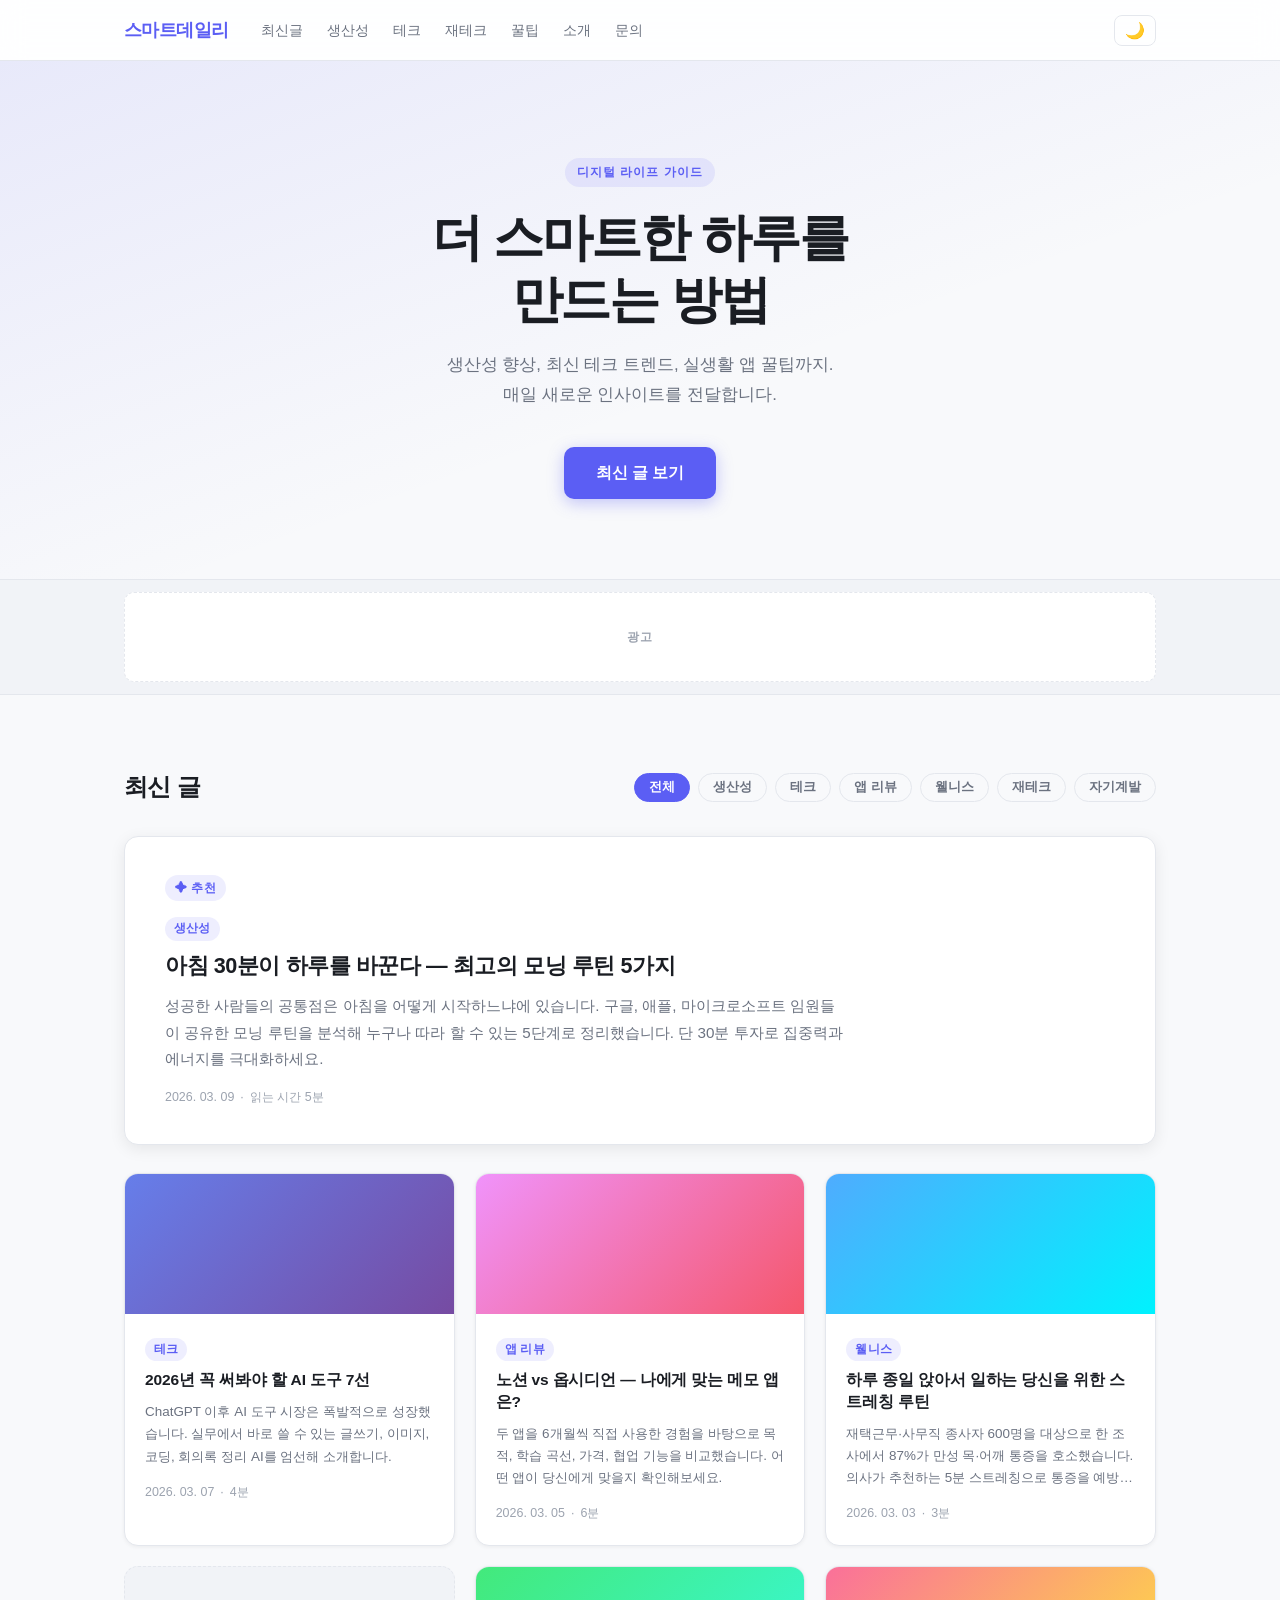
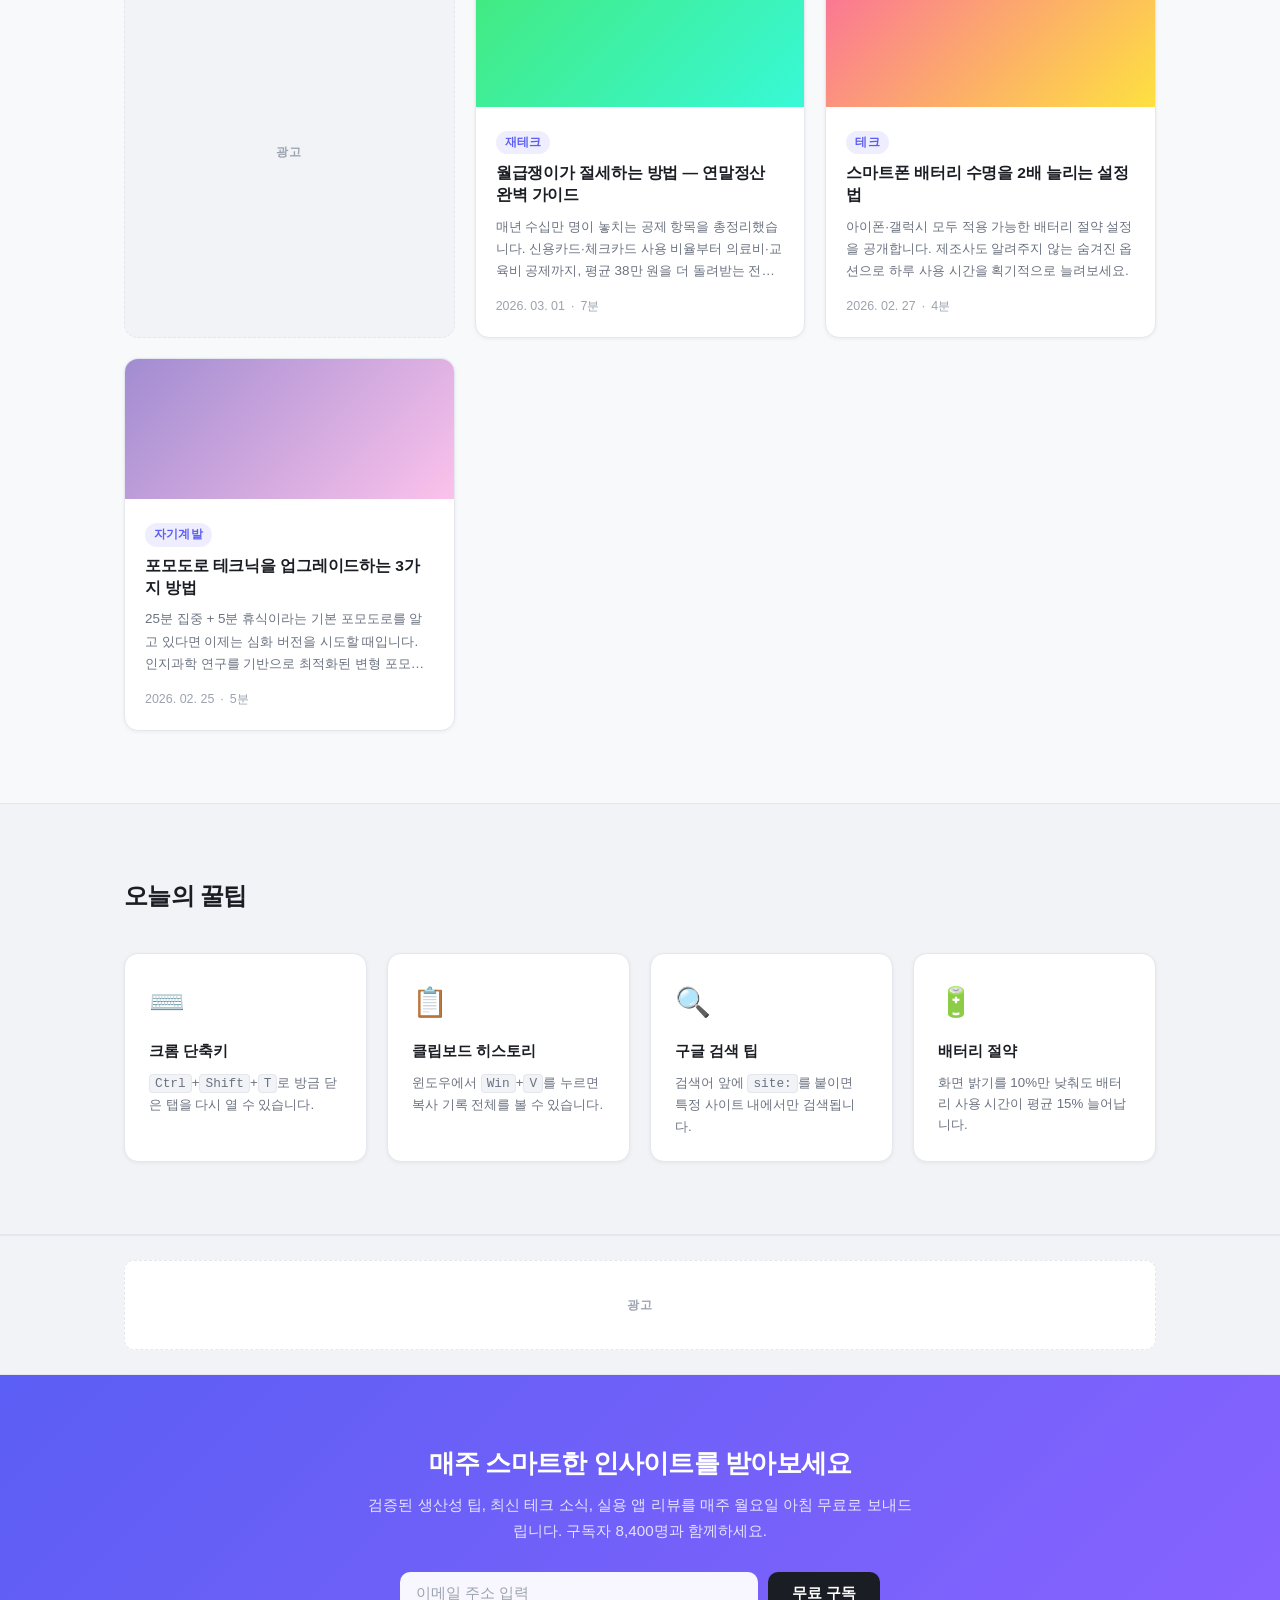
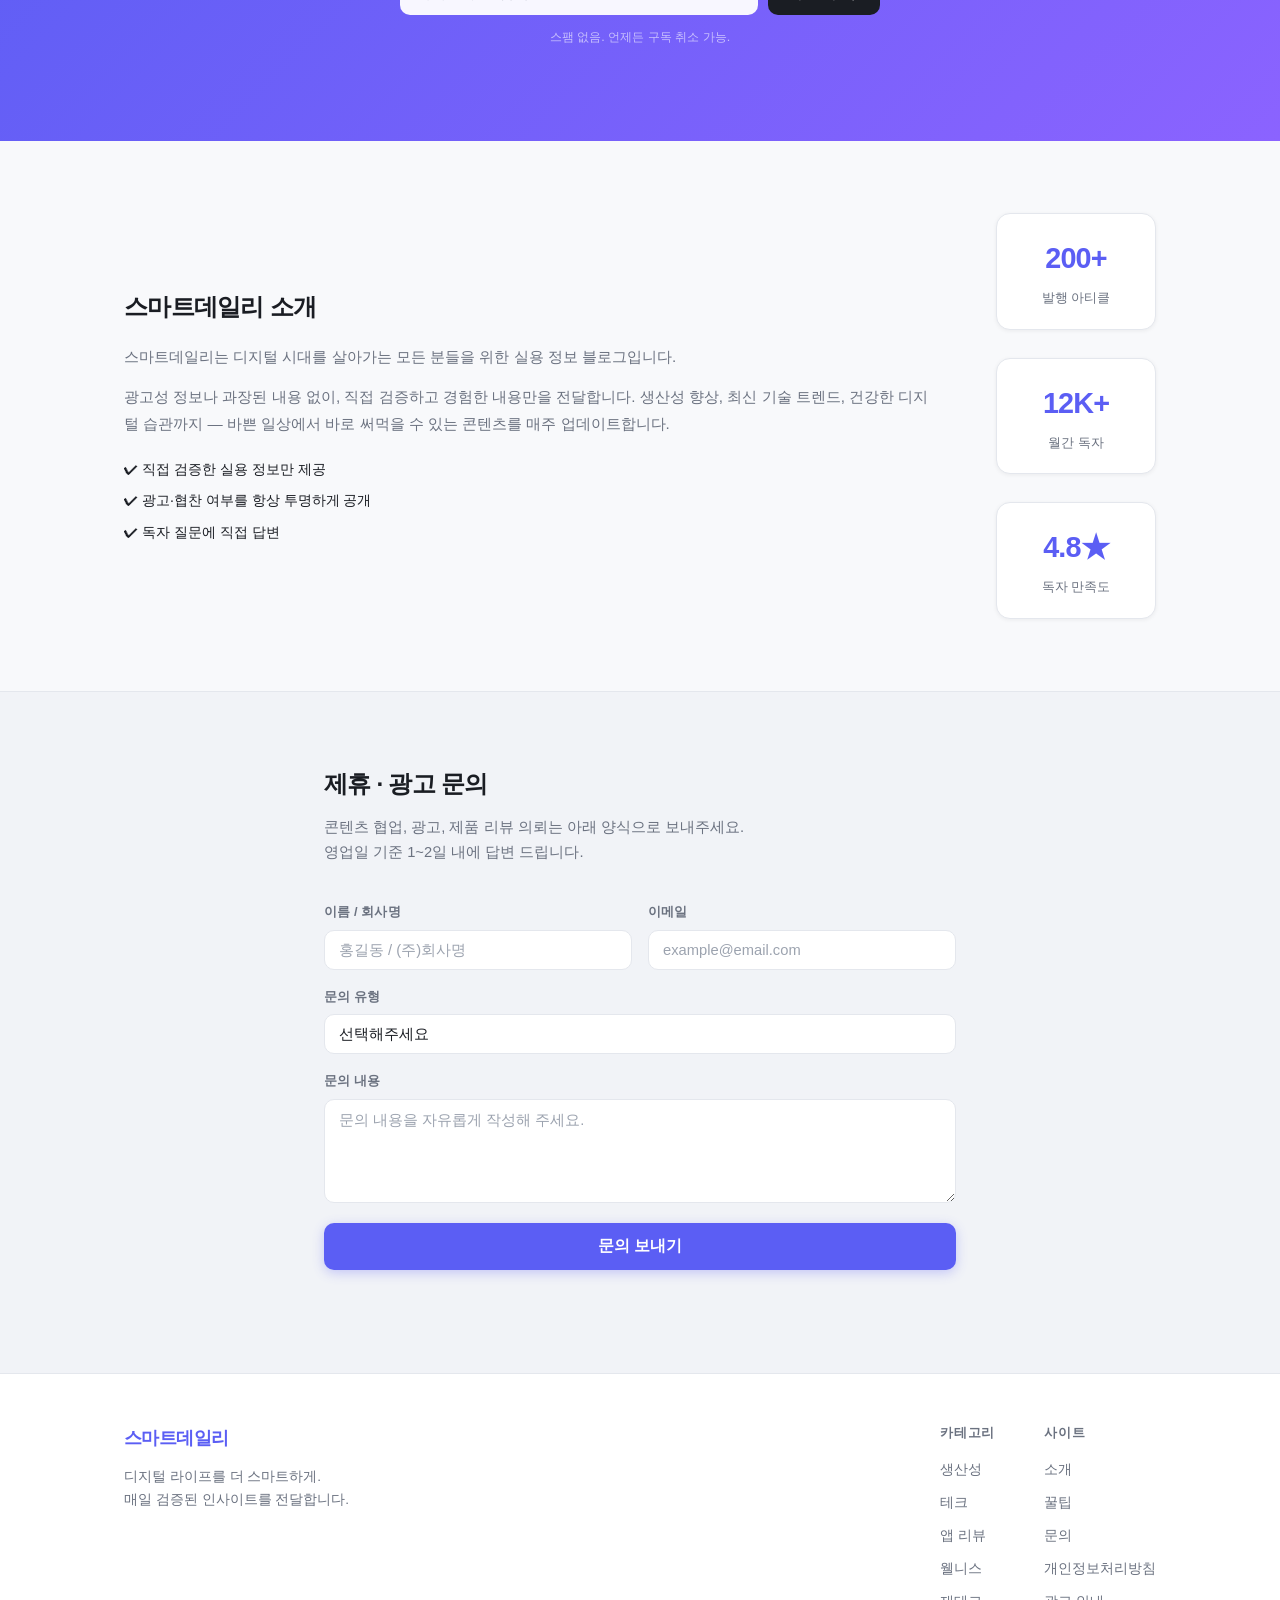
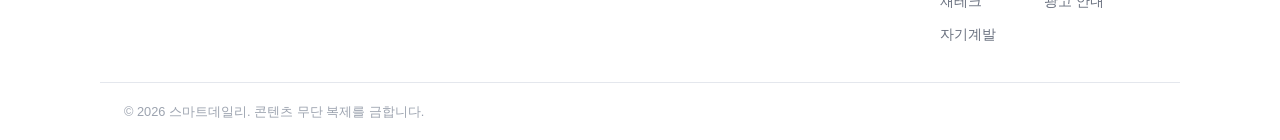
==== commit b83f20ee: "Add category filter, ad slots, newsletter, and enhanced footer - Category tab filter with JS (생산성/테크" ====
--- a/index.html
+++ b/index.html
@@ -4,7 +4,7 @@
   <meta charset="UTF-8" />
   <meta name="viewport" content="width=device-width, initial-scale=1.0" />
   <meta name="description" content="디지털 라이프를 더 스마트하게. 생산성, 테크, 일상 꿀팁을 매일 업데이트합니다." />
-  <meta name="keywords" content="생산성, 테크, 디지털라이프, 꿀팁, IT, 앱추천" />
+  <meta name="keywords" content="생산성, 테크, 디지털라이프, 꿀팁, IT, 앱추천, 재테크, 웰니스" />
   <meta property="og:title" content="스마트데일리 — 디지털 라이프 가이드" />
   <meta property="og:description" content="디지털 라이프를 더 스마트하게. 생산성, 테크, 일상 꿀팁." />
   <meta property="og:type" content="website" />
@@ -19,6 +19,9 @@
       <a href="#" class="logo">스마트데일리</a>
       <nav class="main-nav">
         <a href="#articles">최신글</a>
+        <a href="#articles" data-cat="생산성">생산성</a>
+        <a href="#articles" data-cat="테크">테크</a>
+        <a href="#articles" data-cat="재테크">재테크</a>
         <a href="#tips">꿀팁</a>
         <a href="#about">소개</a>
         <a href="#contact">문의</a>
@@ -44,12 +47,33 @@
     </div>
   </section>
 
+  <!-- 광고 슬롯 #1 — 히어로 하단 (상단 배너) -->
+  <div class="ad-slot ad-slot--banner">
+    <div class="inner">
+      <!-- Google AdSense 광고 코드를 여기에 삽입하세요 -->
+      <div class="ad-placeholder">광고</div>
+    </div>
+  </div>
+
   <!-- 최신 아티클 -->
   <section class="section" id="articles">
     <div class="inner">
-      <h2 class="section-title">최신 글</h2>
-
-      <div class="featured-card">
+      <div class="section-header">
+        <h2 class="section-title">최신 글</h2>
+
+        <!-- 카테고리 탭 -->
+        <div class="cat-tabs" id="cat-tabs">
+          <button class="cat-tab active" data-filter="all">전체</button>
+          <button class="cat-tab" data-filter="생산성">생산성</button>
+          <button class="cat-tab" data-filter="테크">테크</button>
+          <button class="cat-tab" data-filter="앱 리뷰">앱 리뷰</button>
+          <button class="cat-tab" data-filter="웰니스">웰니스</button>
+          <button class="cat-tab" data-filter="재테크">재테크</button>
+          <button class="cat-tab" data-filter="자기계발">자기계발</button>
+        </div>
+      </div>
+
+      <div class="featured-card" data-category="생산성">
         <div class="featured-badge">✦ 추천</div>
         <div class="featured-content">
           <span class="category-tag">생산성</span>
@@ -63,9 +87,9 @@
         </div>
       </div>
 
-      <div class="card-grid">
-
-        <article class="card">
+      <div class="card-grid" id="card-grid">
+
+        <article class="card" data-category="테크">
           <div class="card-img productivity"></div>
           <div class="card-body">
             <span class="category-tag">테크</span>
@@ -77,7 +101,7 @@
           </div>
         </article>
 
-        <article class="card">
+        <article class="card" data-category="앱 리뷰">
           <div class="card-img finance"></div>
           <div class="card-body">
             <span class="category-tag">앱 리뷰</span>
@@ -89,7 +113,7 @@
           </div>
         </article>
 
-        <article class="card">
+        <article class="card" data-category="웰니스">
           <div class="card-img health"></div>
           <div class="card-body">
             <span class="category-tag">웰니스</span>
@@ -101,7 +125,13 @@
           </div>
         </article>
 
-        <article class="card">
+        <!-- 광고 슬롯 #2 — 카드 그리드 중간 (인피드) -->
+        <div class="ad-slot ad-slot--infeed card" id="ad-infeed">
+          <!-- Google AdSense 인피드 광고 코드를 여기에 삽입하세요 -->
+          <div class="ad-placeholder ad-placeholder--infeed">광고</div>
+        </div>
+
+        <article class="card" data-category="재테크">
           <div class="card-img money"></div>
           <div class="card-body">
             <span class="category-tag">재테크</span>
@@ -113,7 +143,7 @@
           </div>
         </article>
 
-        <article class="card">
+        <article class="card" data-category="테크">
           <div class="card-img tech"></div>
           <div class="card-body">
             <span class="category-tag">테크</span>
@@ -125,7 +155,7 @@
           </div>
         </article>
 
-        <article class="card">
+        <article class="card" data-category="자기계발">
           <div class="card-img study"></div>
           <div class="card-body">
             <span class="category-tag">자기계발</span>
@@ -138,10 +168,13 @@
         </article>
 
       </div>
-    </div>
-  </section>
-
-  <!-- 꿀팁 배너 -->
+
+      <!-- 필터 결과 없음 메시지 -->
+      <p class="no-results" id="no-results" style="display:none;">해당 카테고리의 글이 없습니다.</p>
+    </div>
+  </section>
+
+  <!-- 꿀팁 섹션 -->
   <section class="tips-section" id="tips">
     <div class="inner">
       <h2 class="section-title">오늘의 꿀팁</h2>
@@ -167,6 +200,30 @@
           <p>화면 밝기를 10%만 낮춰도 배터리 사용 시간이 평균 15% 늘어납니다.</p>
         </div>
       </div>
+    </div>
+  </section>
+
+  <!-- 광고 슬롯 #3 — 콘텐츠 하단 (멀티플렉스) -->
+  <div class="ad-slot ad-slot--multiplex">
+    <div class="inner">
+      <!-- Google AdSense 멀티플렉스 광고 코드를 여기에 삽입하세요 -->
+      <div class="ad-placeholder">광고</div>
+    </div>
+  </div>
+
+  <!-- 뉴스레터 구독 -->
+  <section class="newsletter-section">
+    <div class="inner newsletter-inner">
+      <div class="newsletter-text">
+        <h2>매주 스마트한 인사이트를 받아보세요</h2>
+        <p>검증된 생산성 팁, 최신 테크 소식, 실용 앱 리뷰를 매주 월요일 아침 무료로 보내드립니다. 구독자 8,400명과 함께하세요.</p>
+      </div>
+      <form class="newsletter-form" id="newsletter-form">
+        <input type="email" id="nl-email" placeholder="이메일 주소 입력" required />
+        <button type="submit">무료 구독</button>
+      </form>
+      <p class="newsletter-note">스팸 없음. 언제든 구독 취소 가능.</p>
+      <p class="newsletter-status" id="newsletter-status"></p>
     </div>
   </section>
 
@@ -238,14 +295,33 @@
 
   <!-- 푸터 -->
   <footer class="site-footer">
-    <div class="inner footer-inner">
-      <span class="logo">스마트데일리</span>
+    <div class="inner footer-top">
+      <div class="footer-brand">
+        <span class="logo">스마트데일리</span>
+        <p>디지털 라이프를 더 스마트하게.<br>매일 검증된 인사이트를 전달합니다.</p>
+      </div>
+      <div class="footer-links">
+        <div class="footer-col">
+          <h5>카테고리</h5>
+          <a href="#articles" data-cat="생산성">생산성</a>
+          <a href="#articles" data-cat="테크">테크</a>
+          <a href="#articles" data-cat="앱 리뷰">앱 리뷰</a>
+          <a href="#articles" data-cat="웰니스">웰니스</a>
+          <a href="#articles" data-cat="재테크">재테크</a>
+          <a href="#articles" data-cat="자기계발">자기계발</a>
+        </div>
+        <div class="footer-col">
+          <h5>사이트</h5>
+          <a href="#about">소개</a>
+          <a href="#tips">꿀팁</a>
+          <a href="#contact">문의</a>
+          <a href="#">개인정보처리방침</a>
+          <a href="#">광고 안내</a>
+        </div>
+      </div>
+    </div>
+    <div class="inner footer-bottom">
       <p>© 2026 스마트데일리. 콘텐츠 무단 복제를 금합니다.</p>
-      <nav class="footer-nav">
-        <a href="#">개인정보처리방침</a>
-        <a href="#">광고 안내</a>
-        <a href="#contact">문의</a>
-      </nav>
     </div>
   </footer>
 
--- a/style.css
+++ b/style.css
@@ -249,6 +249,192 @@
   max-width: 680px;
 }
 
+/* ===== 섹션 헤더 + 카테고리 탭 ===== */
+.section-header {
+  display: flex;
+  align-items: center;
+  justify-content: space-between;
+  flex-wrap: wrap;
+  gap: 16px;
+  margin-bottom: 28px;
+}
+
+.section-header .section-title {
+  margin-bottom: 0;
+}
+
+.cat-tabs {
+  display: flex;
+  gap: 8px;
+  flex-wrap: wrap;
+}
+
+.cat-tab {
+  background: transparent;
+  color: var(--text-muted);
+  border: 1.5px solid var(--border);
+  border-radius: 20px;
+  padding: 5px 14px;
+  font-size: 0.8rem;
+  font-weight: 600;
+  cursor: pointer;
+  transition: all 0.2s;
+  font-family: inherit;
+}
+
+.cat-tab:hover {
+  border-color: var(--accent);
+  color: var(--accent);
+}
+
+.cat-tab.active {
+  background: var(--accent);
+  border-color: var(--accent);
+  color: #fff;
+}
+
+.no-results {
+  text-align: center;
+  color: var(--text-muted);
+  font-size: 0.92rem;
+  padding: 40px 0;
+}
+
+/* ===== 광고 슬롯 ===== */
+.ad-slot {
+  padding: 12px 0;
+}
+
+.ad-slot--banner {
+  background: var(--surface2);
+  border-top: 1px solid var(--border);
+  border-bottom: 1px solid var(--border);
+}
+
+.ad-slot--multiplex {
+  padding: 24px 0;
+  background: var(--surface2);
+  border-top: 1px solid var(--border);
+  border-bottom: 1px solid var(--border);
+}
+
+.ad-placeholder {
+  min-height: 90px;
+  background: var(--surface);
+  border: 1.5px dashed var(--border);
+  border-radius: 10px;
+  display: flex;
+  align-items: center;
+  justify-content: center;
+  font-size: 0.75rem;
+  font-weight: 600;
+  color: var(--text-light);
+  letter-spacing: 0.08em;
+  text-transform: uppercase;
+}
+
+.ad-slot--infeed {
+  cursor: default;
+  border: 1.5px dashed var(--border) !important;
+  background: var(--surface2) !important;
+  box-shadow: none !important;
+  transform: none !important;
+  display: flex;
+  align-items: center;
+  justify-content: center;
+  min-height: 200px;
+}
+
+.ad-placeholder--infeed {
+  width: 100%;
+  height: 100%;
+  min-height: 180px;
+  border: none;
+  background: transparent;
+}
+
+/* ===== 뉴스레터 섹션 ===== */
+.newsletter-section {
+  padding: 72px 0;
+  background: linear-gradient(135deg, var(--accent) 0%, #8b63ff 100%);
+}
+
+.newsletter-inner {
+  text-align: center;
+  max-width: 600px;
+}
+
+.newsletter-text h2 {
+  font-size: 1.6rem;
+  font-weight: 900;
+  color: #fff;
+  letter-spacing: -0.03em;
+  margin-bottom: 12px;
+  line-height: 1.3;
+}
+
+.newsletter-text p {
+  font-size: 0.95rem;
+  color: rgba(255,255,255,0.82);
+  line-height: 1.7;
+  margin-bottom: 28px;
+}
+
+.newsletter-form {
+  display: flex;
+  gap: 10px;
+  max-width: 480px;
+  margin: 0 auto 12px;
+}
+
+.newsletter-form input {
+  flex: 1;
+  padding: 12px 16px;
+  border-radius: 10px;
+  border: none;
+  font-size: 0.92rem;
+  font-family: inherit;
+  outline: none;
+  background: rgba(255,255,255,0.95);
+  color: #1a1d23;
+}
+
+.newsletter-form input::placeholder {
+  color: #9ca3af;
+}
+
+.newsletter-form button {
+  padding: 12px 24px;
+  border-radius: 10px;
+  border: none;
+  background: #1a1d23;
+  color: #fff;
+  font-size: 0.92rem;
+  font-weight: 700;
+  cursor: pointer;
+  font-family: inherit;
+  white-space: nowrap;
+  transition: background 0.2s, transform 0.1s;
+}
+
+.newsletter-form button:hover {
+  background: #000;
+  transform: translateY(-1px);
+}
+
+.newsletter-note {
+  font-size: 0.78rem;
+  color: rgba(255,255,255,0.6);
+  margin-bottom: 4px;
+}
+
+.newsletter-status {
+  font-size: 0.88rem;
+  font-weight: 600;
+  color: #fff;
+  min-height: 1.2em;
+}
+
 /* ===== 카드 그리드 ===== */
 .card-grid {
   display: grid;
@@ -553,34 +739,65 @@
 /* ===== 푸터 ===== */
 .site-footer {
   border-top: 1px solid var(--border);
-  padding: 32px 0;
   background: var(--surface);
 }
 
-.footer-inner {
-  display: flex;
-  align-items: center;
-  gap: 24px;
-  flex-wrap: wrap;
-}
-
-.footer-inner p {
-  font-size: 0.82rem;
-  color: var(--text-light);
-  flex: 1;
-}
-
-.footer-nav {
-  display: flex;
-  gap: 20px;
-}
-.footer-nav a {
-  font-size: 0.82rem;
+.footer-top {
+  display: grid;
+  grid-template-columns: 1fr auto;
+  gap: 48px;
+  padding: 48px 24px 36px;
+  align-items: start;
+}
+
+.footer-brand .logo {
+  display: block;
+  margin-bottom: 12px;
+}
+
+.footer-brand p {
+  font-size: 0.85rem;
+  color: var(--text-muted);
+  line-height: 1.7;
+}
+
+.footer-links {
+  display: flex;
+  gap: 48px;
+}
+
+.footer-col {
+  display: flex;
+  flex-direction: column;
+  gap: 10px;
+}
+
+.footer-col h5 {
+  font-size: 0.8rem;
+  font-weight: 700;
+  text-transform: uppercase;
+  letter-spacing: 0.06em;
+  color: var(--text-muted);
+  margin-bottom: 4px;
+}
+
+.footer-col a {
+  font-size: 0.85rem;
   color: var(--text-muted);
   text-decoration: none;
   transition: color 0.2s;
 }
-.footer-nav a:hover { color: var(--accent); }
+.footer-col a:hover { color: var(--accent); }
+
+.footer-bottom {
+  border-top: 1px solid var(--border);
+  padding: 18px 24px;
+}
+
+.footer-bottom p {
+  font-size: 0.8rem;
+  color: var(--text-light);
+}
 
 /* ===== 반응형 ===== */
 @media (max-width: 900px) {
@@ -588,6 +805,7 @@
   .tips-grid { grid-template-columns: repeat(2, 1fr); }
   .about-inner { grid-template-columns: 1fr; }
   .about-stats { flex-direction: row; justify-content: center; }
+  .footer-top { grid-template-columns: 1fr; gap: 32px; }
 }
 
 @media (max-width: 640px) {
@@ -599,10 +817,13 @@
   .hero { padding: 60px 0 48px; }
   .hero h1 { font-size: 1.8rem; }
   .featured-card { padding: 24px; }
-  .footer-inner { flex-direction: column; text-align: center; }
+  .section-header { flex-direction: column; align-items: flex-start; }
+  .newsletter-form { flex-direction: column; }
+  .footer-links { gap: 32px; }
 }
 
 @media (max-width: 400px) {
   .tips-grid { grid-template-columns: 1fr; }
   .about-stats { flex-direction: column; align-items: center; }
-}
+  .footer-links { flex-direction: column; gap: 24px; }
+}
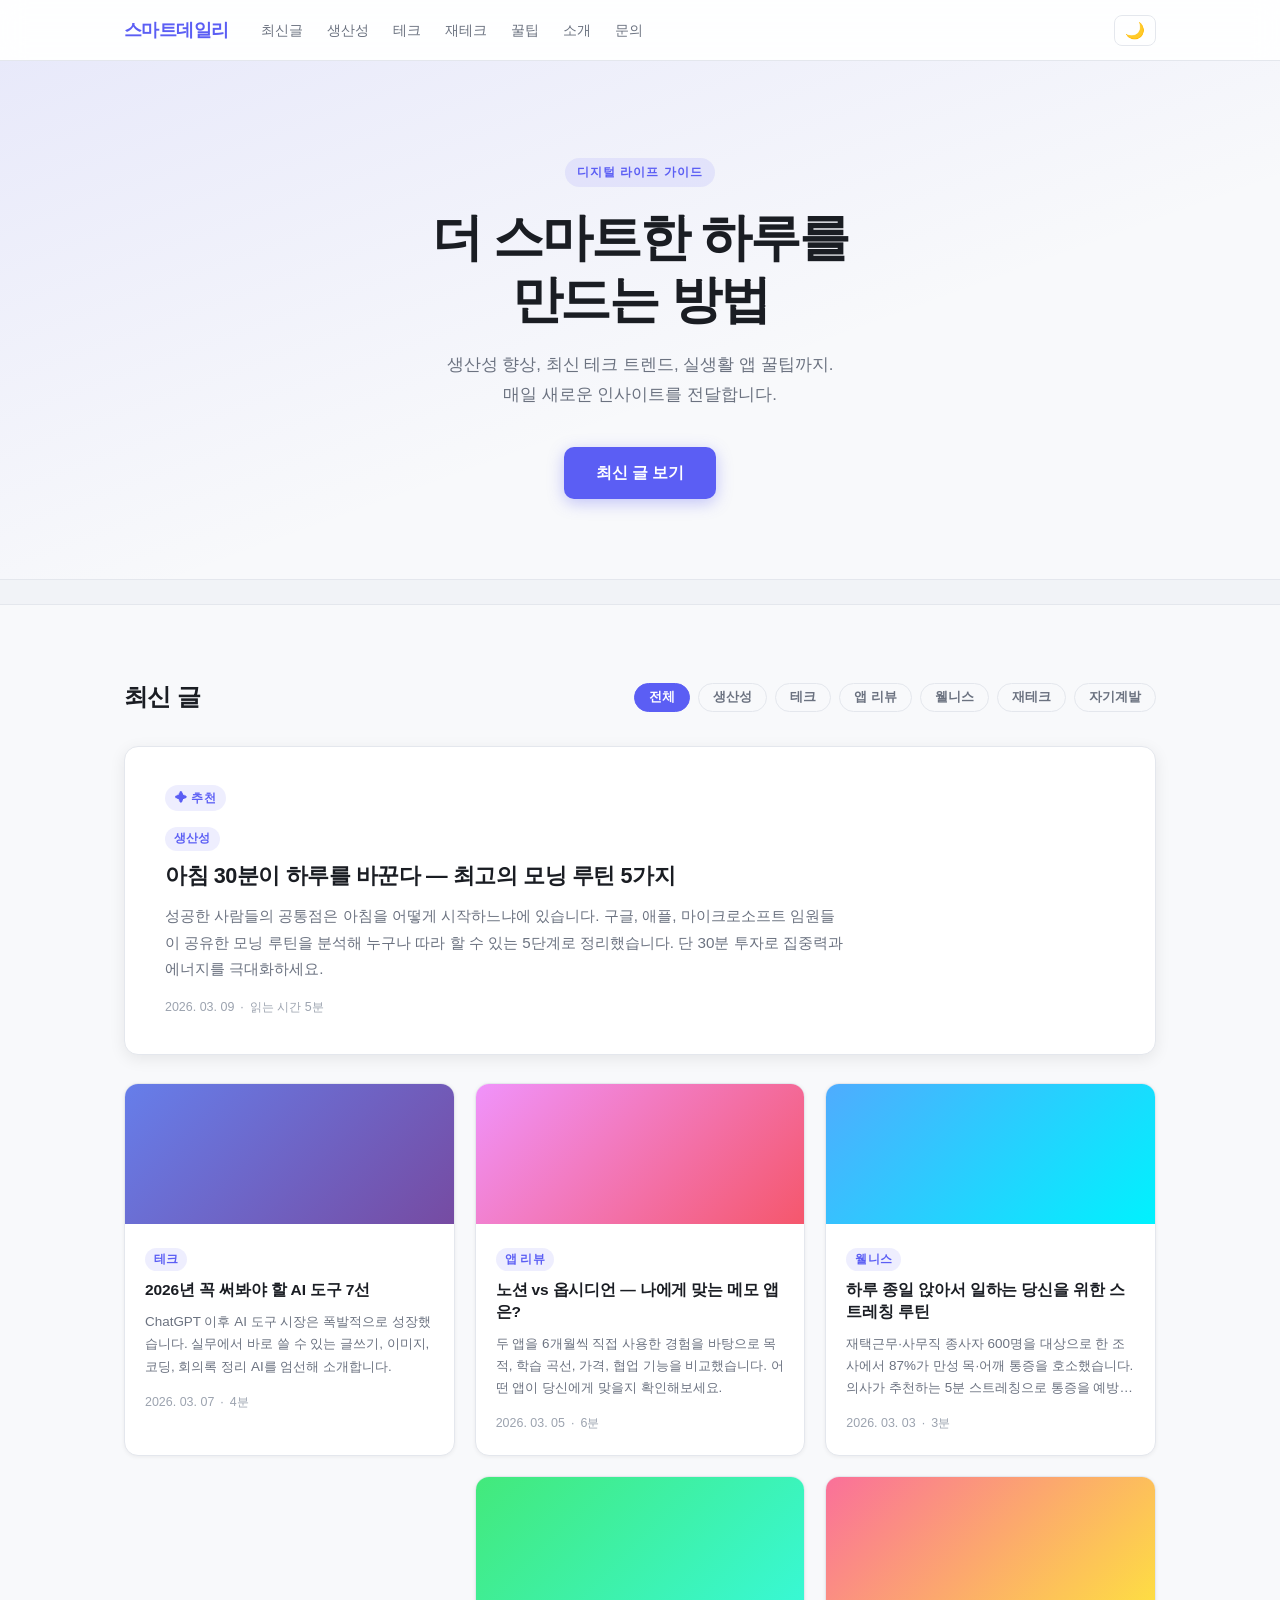
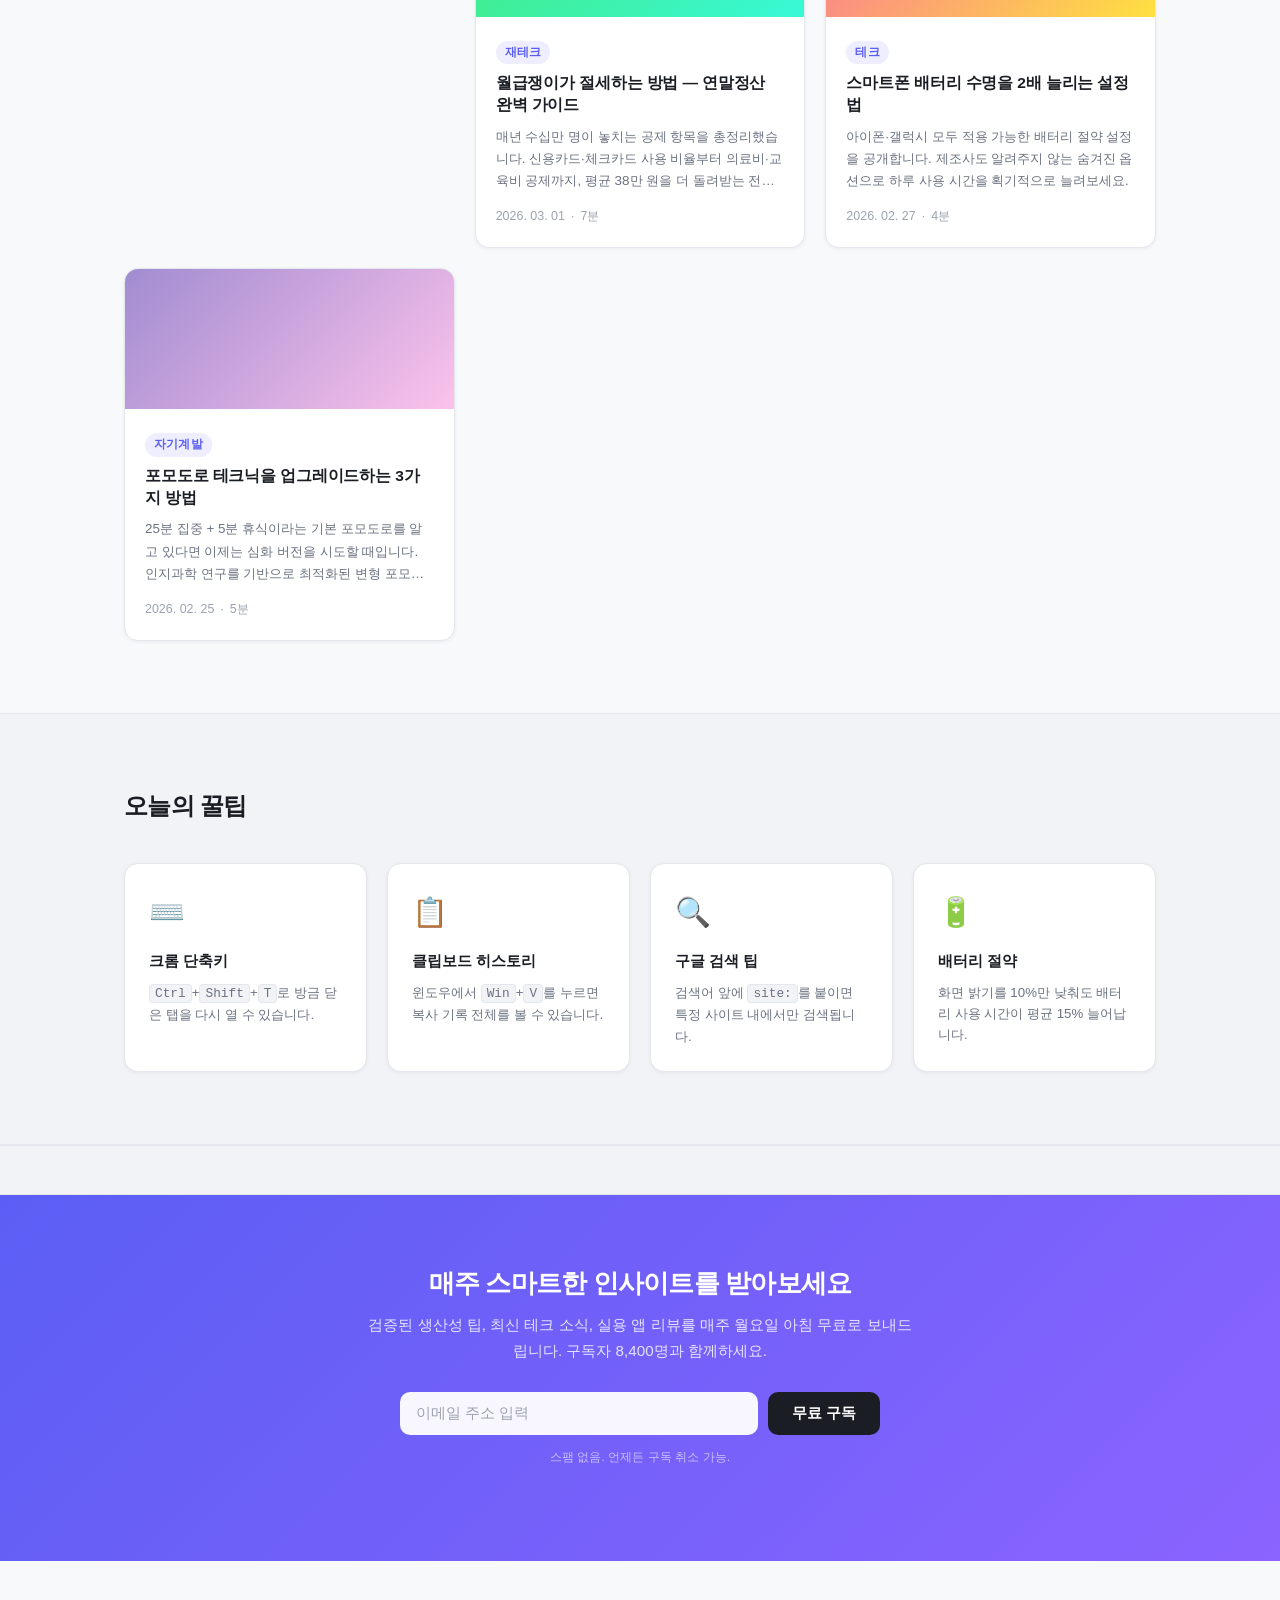
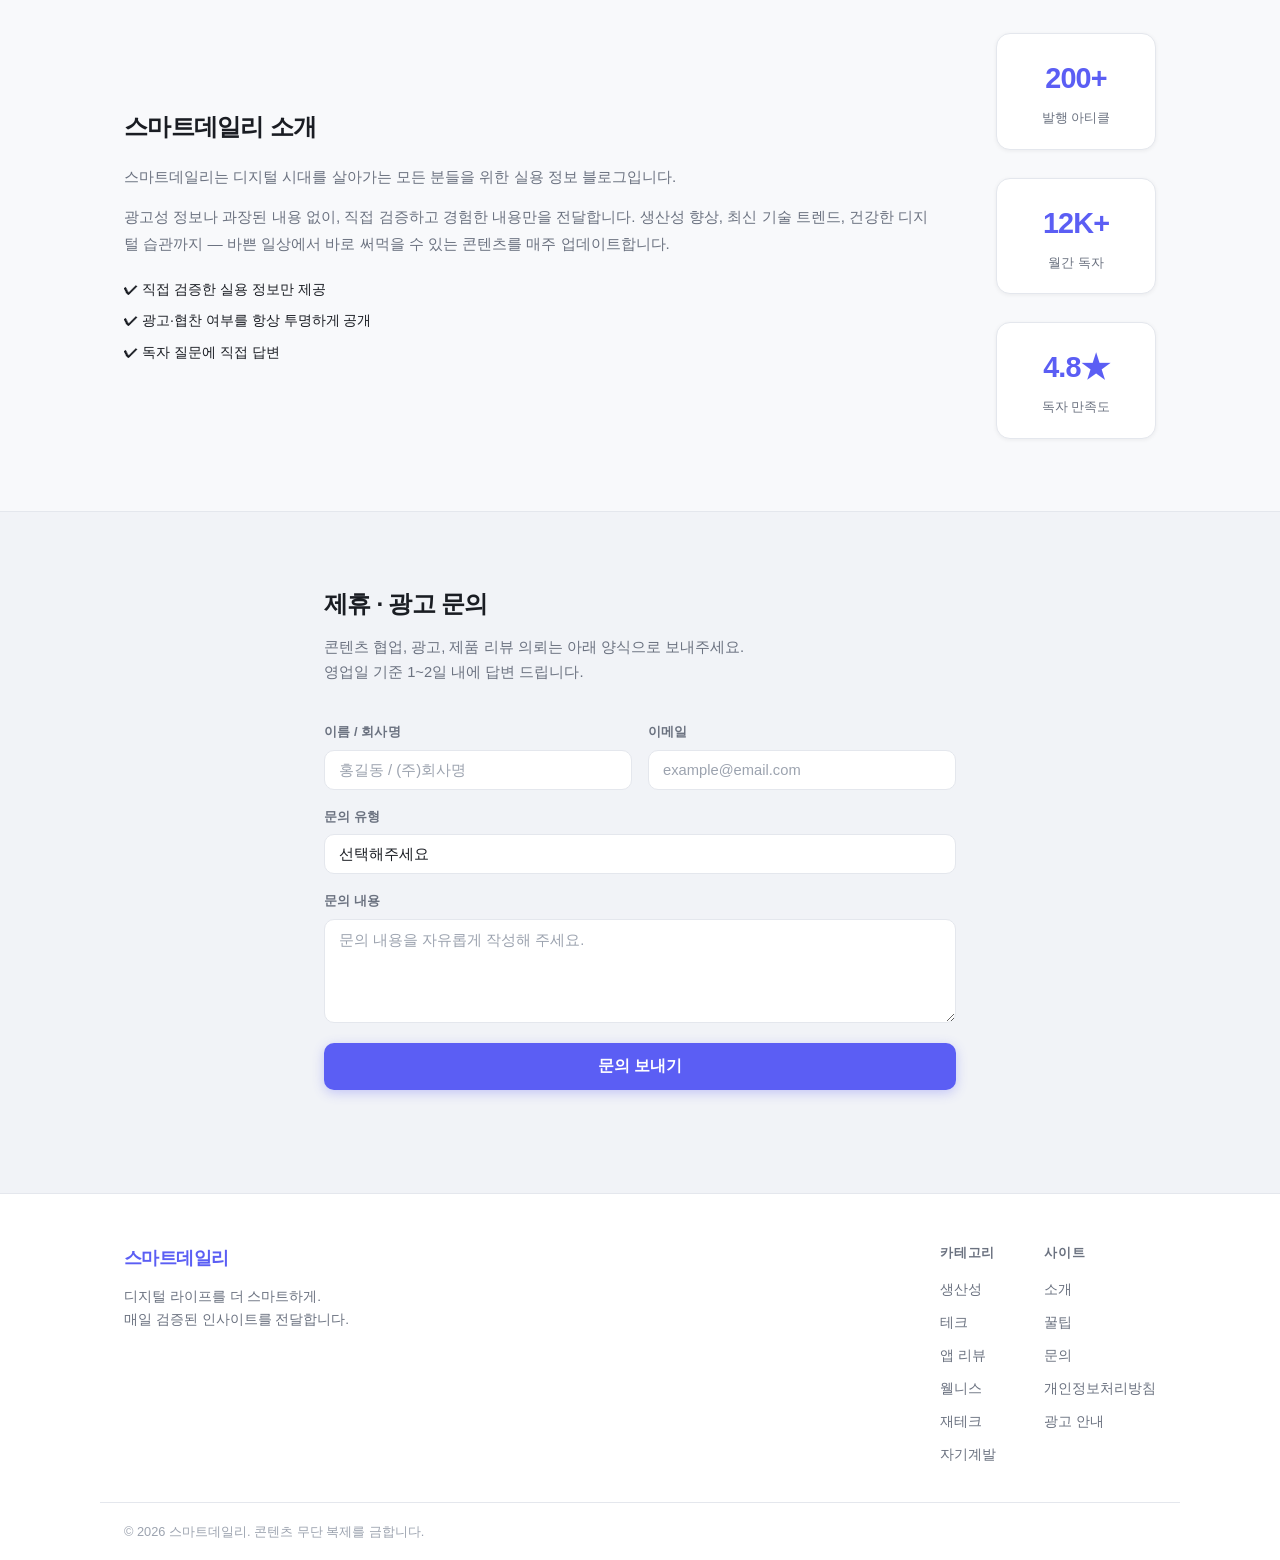
==== commit 199fe251: "Add Google AdSense integration and ads.txt - AdSense script (ca-pub-3792633152125544) in head of all" ====
--- a/index.html
+++ b/index.html
@@ -9,7 +9,10 @@
   <meta property="og:description" content="디지털 라이프를 더 스마트하게. 생산성, 테크, 일상 꿀팁." />
   <meta property="og:type" content="website" />
   <title>스마트데일리 — 디지털 라이프 가이드</title>
+  <meta name="google-adsense-account" content="ca-pub-3792633152125544">
   <link href="style.css" rel="stylesheet" />
+  <script async src="https://pagead2.googlesyndication.com/pagead/js/adsbygoogle.js?client=ca-pub-3792633152125544"
+     crossorigin="anonymous"></script>
 </head>
 <body>
 
@@ -50,8 +53,13 @@
   <!-- 광고 슬롯 #1 — 히어로 하단 (상단 배너) -->
   <div class="ad-slot ad-slot--banner">
     <div class="inner">
-      <!-- Google AdSense 광고 코드를 여기에 삽입하세요 -->
-      <div class="ad-placeholder">광고</div>
+      <ins class="adsbygoogle"
+           style="display:block"
+           data-ad-client="ca-pub-3792633152125544"
+           data-ad-slot="auto"
+           data-ad-format="auto"
+           data-full-width-responsive="true"></ins>
+      <script>(adsbygoogle = window.adsbygoogle || []).push({});</script>
     </div>
   </div>
 
@@ -127,8 +135,13 @@
 
         <!-- 광고 슬롯 #2 — 카드 그리드 중간 (인피드) -->
         <div class="ad-slot ad-slot--infeed card" id="ad-infeed">
-          <!-- Google AdSense 인피드 광고 코드를 여기에 삽입하세요 -->
-          <div class="ad-placeholder ad-placeholder--infeed">광고</div>
+          <ins class="adsbygoogle"
+               style="display:block"
+               data-ad-client="ca-pub-3792633152125544"
+               data-ad-slot="auto"
+               data-ad-format="fluid"
+               data-ad-layout="in-article"></ins>
+          <script>(adsbygoogle = window.adsbygoogle || []).push({});</script>
         </div>
 
         <article class="card" data-category="재테크">
@@ -206,8 +219,12 @@
   <!-- 광고 슬롯 #3 — 콘텐츠 하단 (멀티플렉스) -->
   <div class="ad-slot ad-slot--multiplex">
     <div class="inner">
-      <!-- Google AdSense 멀티플렉스 광고 코드를 여기에 삽입하세요 -->
-      <div class="ad-placeholder">광고</div>
+      <ins class="adsbygoogle"
+           style="display:block"
+           data-ad-client="ca-pub-3792633152125544"
+           data-ad-slot="auto"
+           data-ad-format="autorelaxed"></ins>
+      <script>(adsbygoogle = window.adsbygoogle || []).push({});</script>
     </div>
   </div>
 
@@ -315,7 +332,7 @@
           <a href="#about">소개</a>
           <a href="#tips">꿀팁</a>
           <a href="#contact">문의</a>
-          <a href="#">개인정보처리방침</a>
+          <a href="privacy.html">개인정보처리방침</a>
           <a href="#">광고 안내</a>
         </div>
       </div>
--- a/style.css
+++ b/style.css
@@ -318,39 +318,14 @@
   border-bottom: 1px solid var(--border);
 }
 
-.ad-placeholder {
-  min-height: 90px;
-  background: var(--surface);
-  border: 1.5px dashed var(--border);
-  border-radius: 10px;
-  display: flex;
-  align-items: center;
-  justify-content: center;
-  font-size: 0.75rem;
-  font-weight: 600;
-  color: var(--text-light);
-  letter-spacing: 0.08em;
-  text-transform: uppercase;
-}
-
 .ad-slot--infeed {
   cursor: default;
-  border: 1.5px dashed var(--border) !important;
-  background: var(--surface2) !important;
+  border: none !important;
+  background: transparent !important;
   box-shadow: none !important;
   transform: none !important;
-  display: flex;
-  align-items: center;
-  justify-content: center;
-  min-height: 200px;
-}
-
-.ad-placeholder--infeed {
-  width: 100%;
-  height: 100%;
-  min-height: 180px;
-  border: none;
-  background: transparent;
+  min-height: 100px;
+  overflow: hidden;
 }
 
 /* ===== 뉴스레터 섹션 ===== */
@@ -799,6 +774,99 @@
   color: var(--text-light);
 }
 
+/* ===== 개인정보처리방침 페이지 ===== */
+.policy-page {
+  padding: 60px 0 80px;
+}
+
+.policy-inner {
+  max-width: 760px;
+}
+
+.policy-header {
+  margin-bottom: 48px;
+  padding-bottom: 28px;
+  border-bottom: 1px solid var(--border);
+}
+
+.policy-header h1 {
+  font-size: 2rem;
+  font-weight: 900;
+  letter-spacing: -0.03em;
+  margin-bottom: 10px;
+}
+
+.policy-date {
+  font-size: 0.85rem;
+  color: var(--text-muted);
+}
+
+.policy-body > * + * {
+  margin-top: 1.5rem;
+}
+
+.policy-body h2 {
+  font-size: 1.15rem;
+  font-weight: 800;
+  letter-spacing: -0.02em;
+  margin-top: 2.5rem;
+  padding-top: 2rem;
+  border-top: 1px solid var(--border);
+}
+
+.policy-body h3 {
+  font-size: 0.97rem;
+  font-weight: 700;
+  margin-top: 1.2rem;
+  color: var(--text);
+}
+
+.policy-body p {
+  font-size: 0.93rem;
+  color: var(--text-muted);
+  line-height: 1.85;
+}
+
+.policy-body ul {
+  padding-left: 20px;
+  display: flex;
+  flex-direction: column;
+  gap: 8px;
+}
+
+.policy-body ul li {
+  font-size: 0.93rem;
+  color: var(--text-muted);
+  line-height: 1.7;
+}
+
+.policy-body a {
+  color: var(--accent);
+  text-decoration: underline;
+  text-underline-offset: 2px;
+}
+
+.policy-contact {
+  background: var(--surface2);
+  border: 1px solid var(--border);
+  border-radius: 10px;
+  padding: 20px 24px;
+  display: flex;
+  flex-direction: column;
+  gap: 6px;
+}
+
+.policy-contact p {
+  font-size: 0.9rem;
+  color: var(--text);
+}
+
+.policy-footer-nav {
+  margin-top: 48px;
+  padding-top: 32px;
+  border-top: 1px solid var(--border);
+}
+
 /* ===== 반응형 ===== */
 @media (max-width: 900px) {
   .card-grid { grid-template-columns: repeat(2, 1fr); }
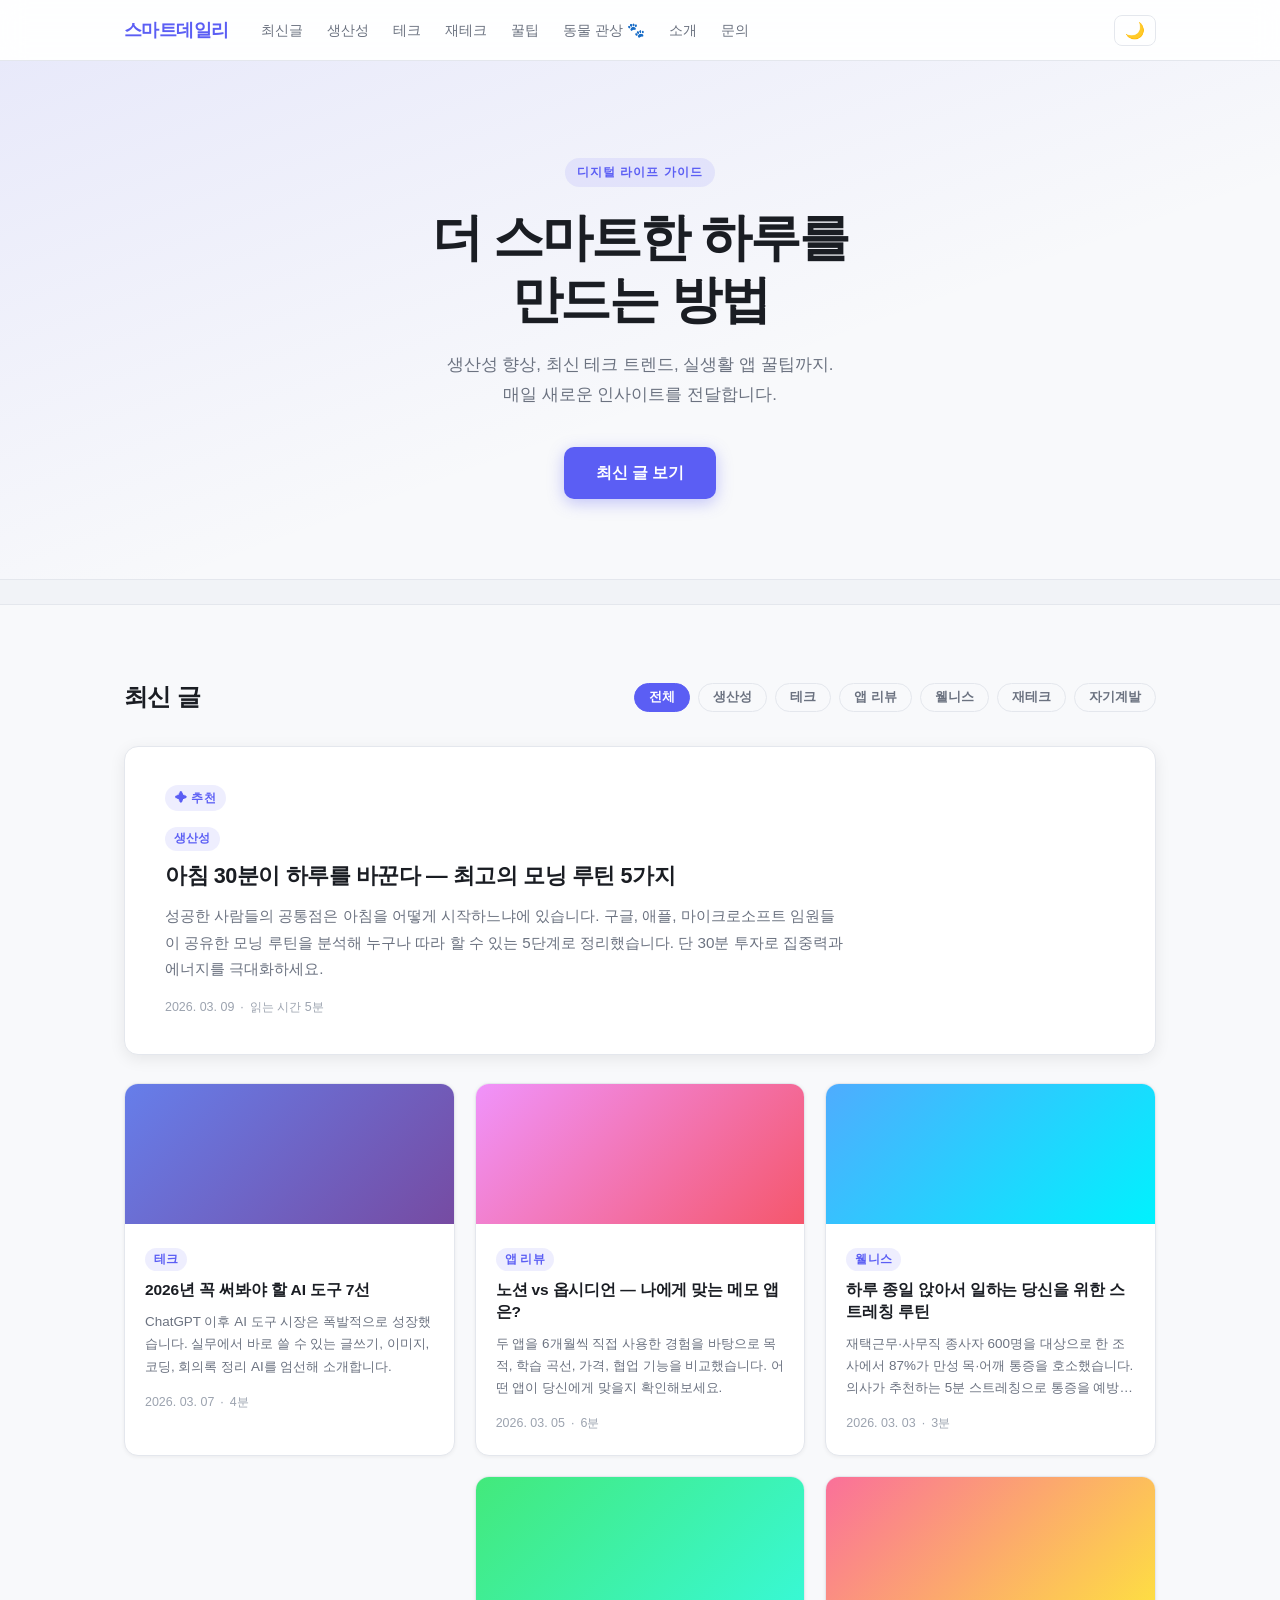
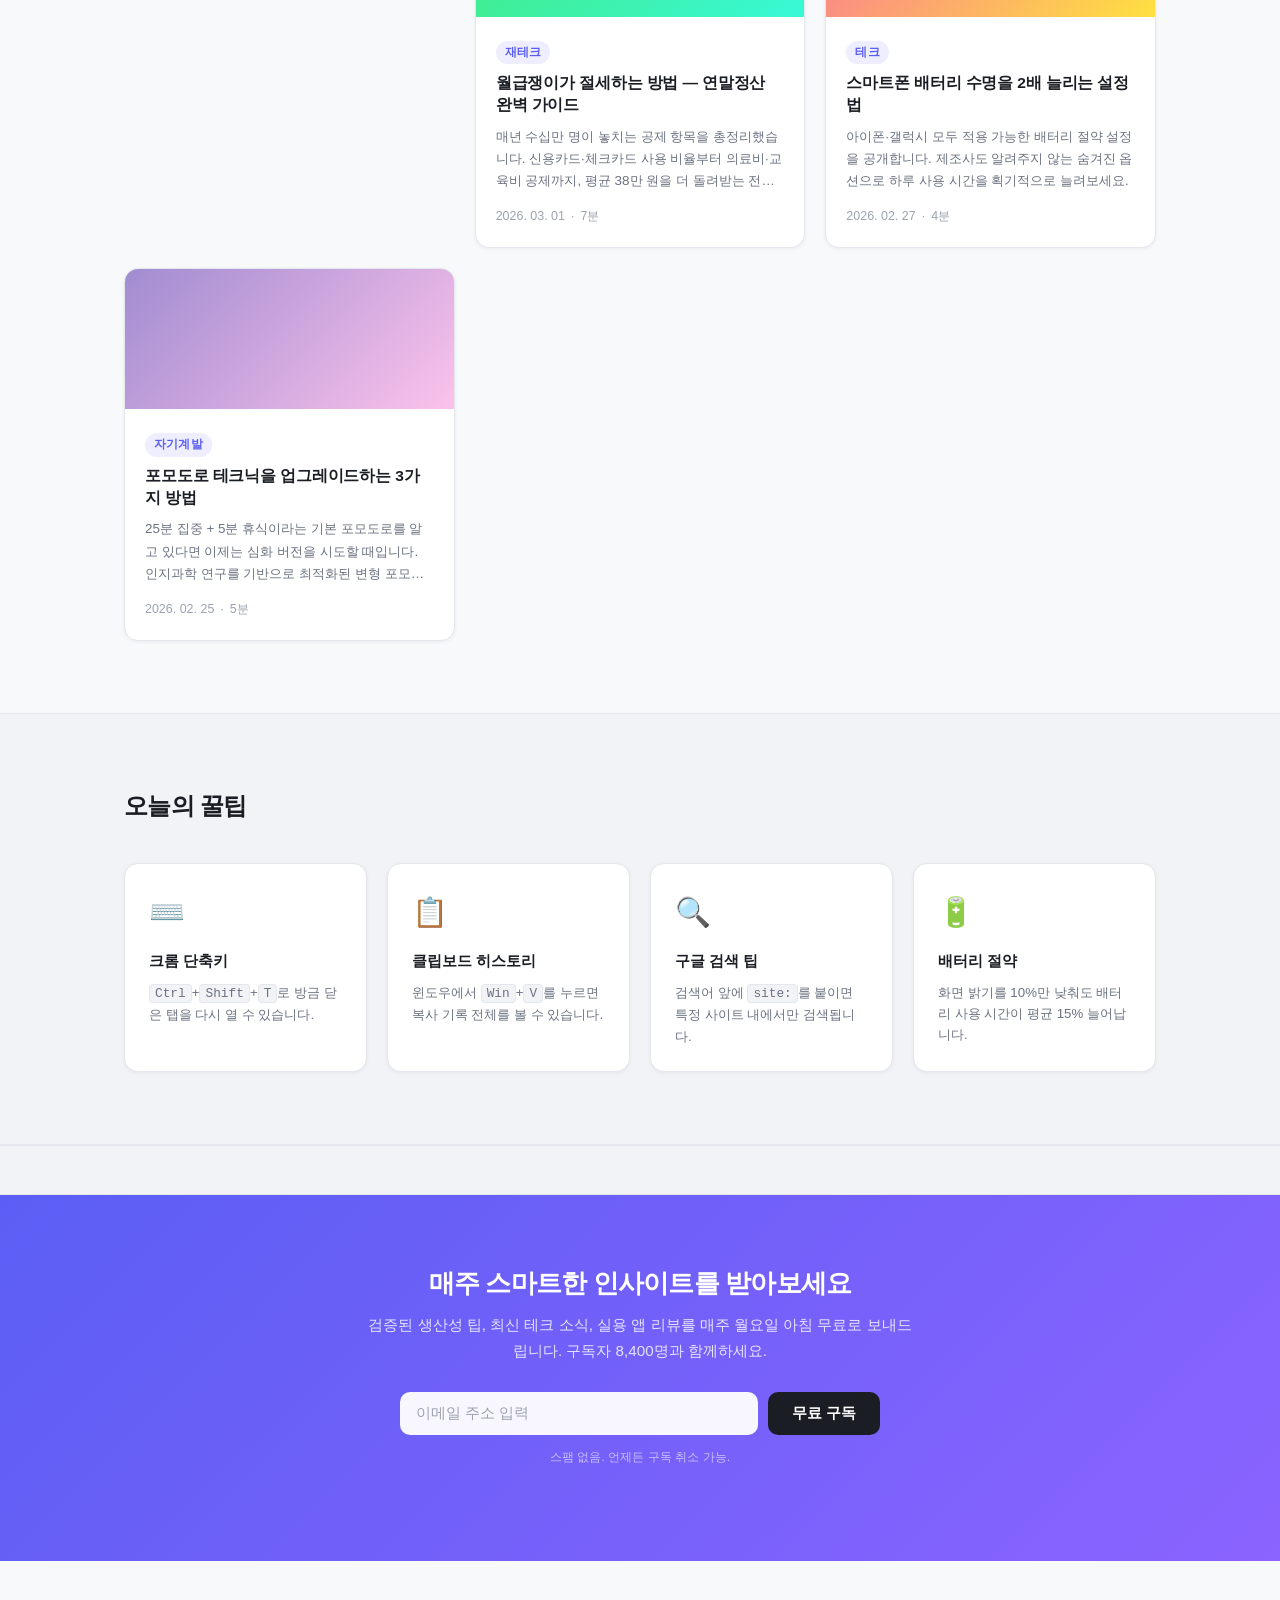
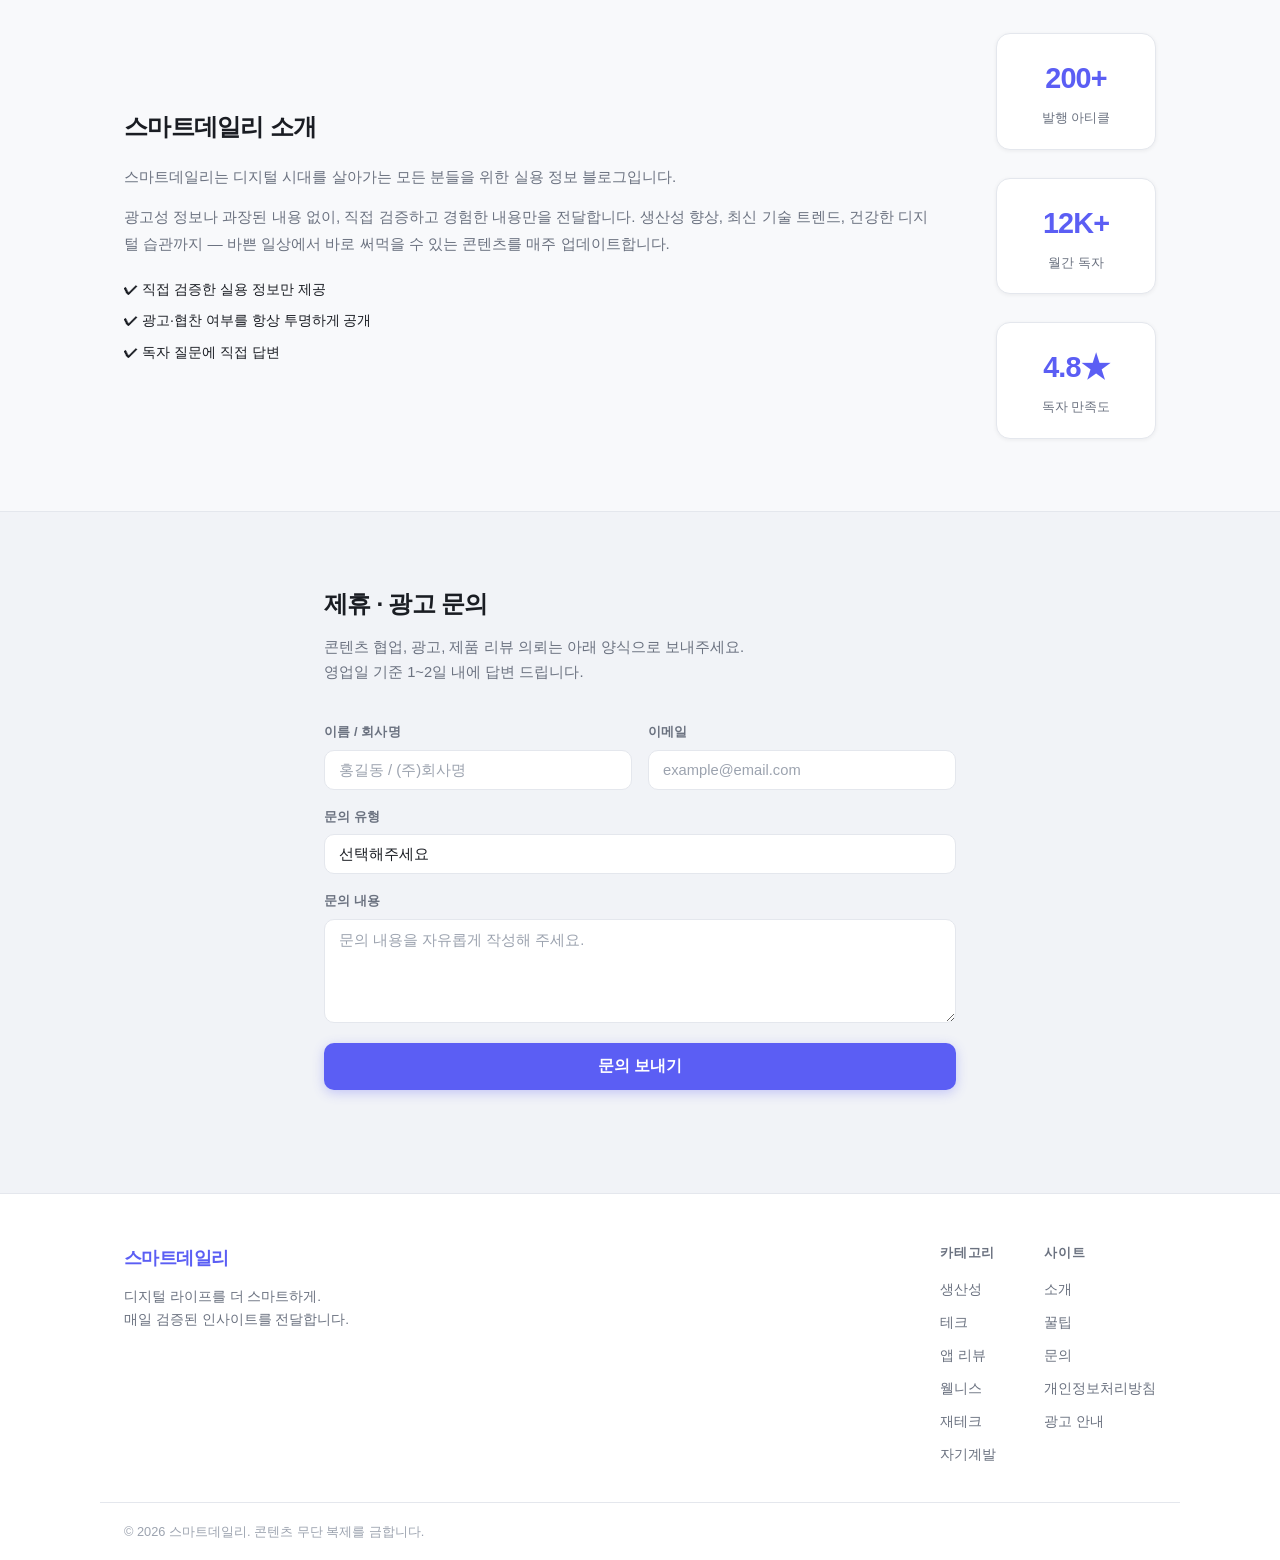
==== commit 90112984: "Add animal physiognomy quiz (동물 관상 테스트) - 7-question interactive quiz with scoring logic - 8 animal " ====
--- a/index.html
+++ b/index.html
@@ -26,6 +26,7 @@
         <a href="#articles" data-cat="테크">테크</a>
         <a href="#articles" data-cat="재테크">재테크</a>
         <a href="#tips">꿀팁</a>
+        <a href="animal.html">동물 관상 🐾</a>
         <a href="#about">소개</a>
         <a href="#contact">문의</a>
       </nav>
@@ -35,6 +36,7 @@
     <nav class="mobile-nav" id="mobile-nav">
       <a href="#articles" onclick="closeMobileNav()">최신글</a>
       <a href="#tips" onclick="closeMobileNav()">꿀팁</a>
+      <a href="animal.html" onclick="closeMobileNav()">동물 관상 🐾</a>
       <a href="#about" onclick="closeMobileNav()">소개</a>
       <a href="#contact" onclick="closeMobileNav()">문의</a>
     </nav>
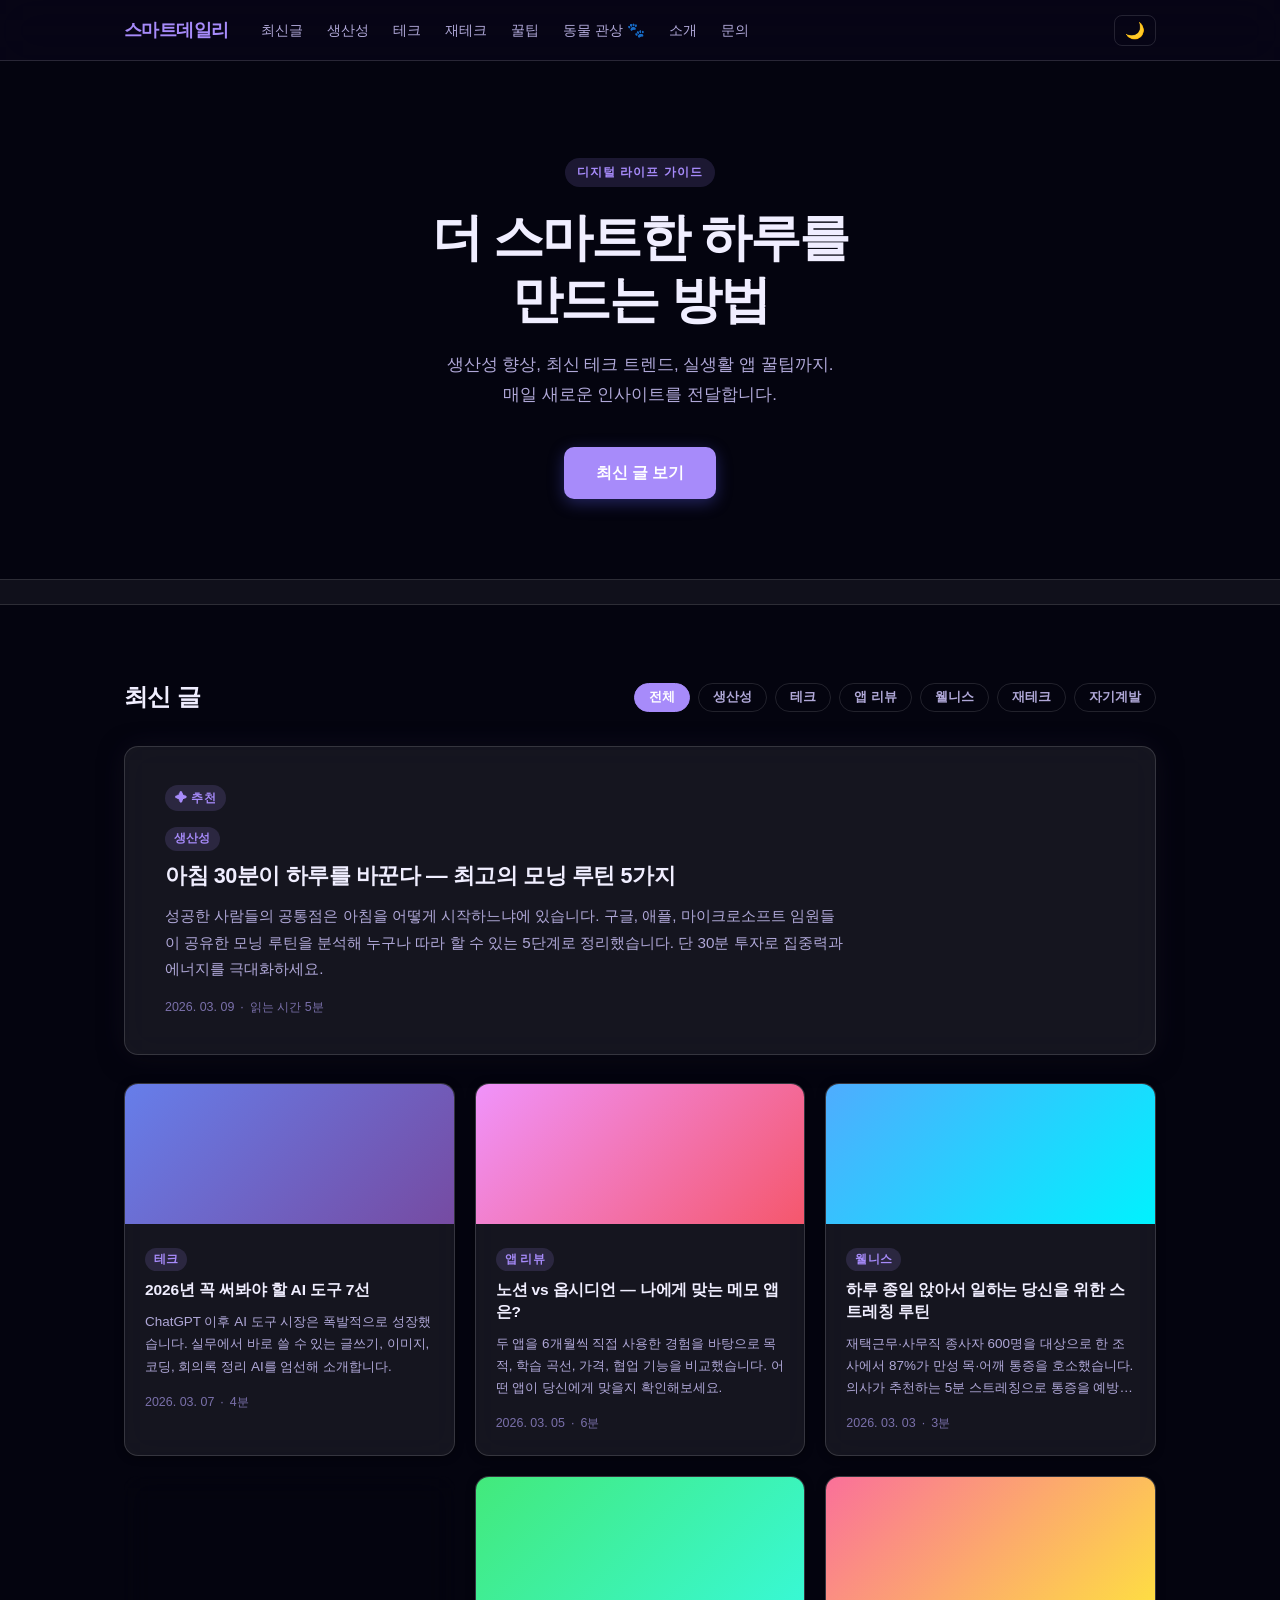
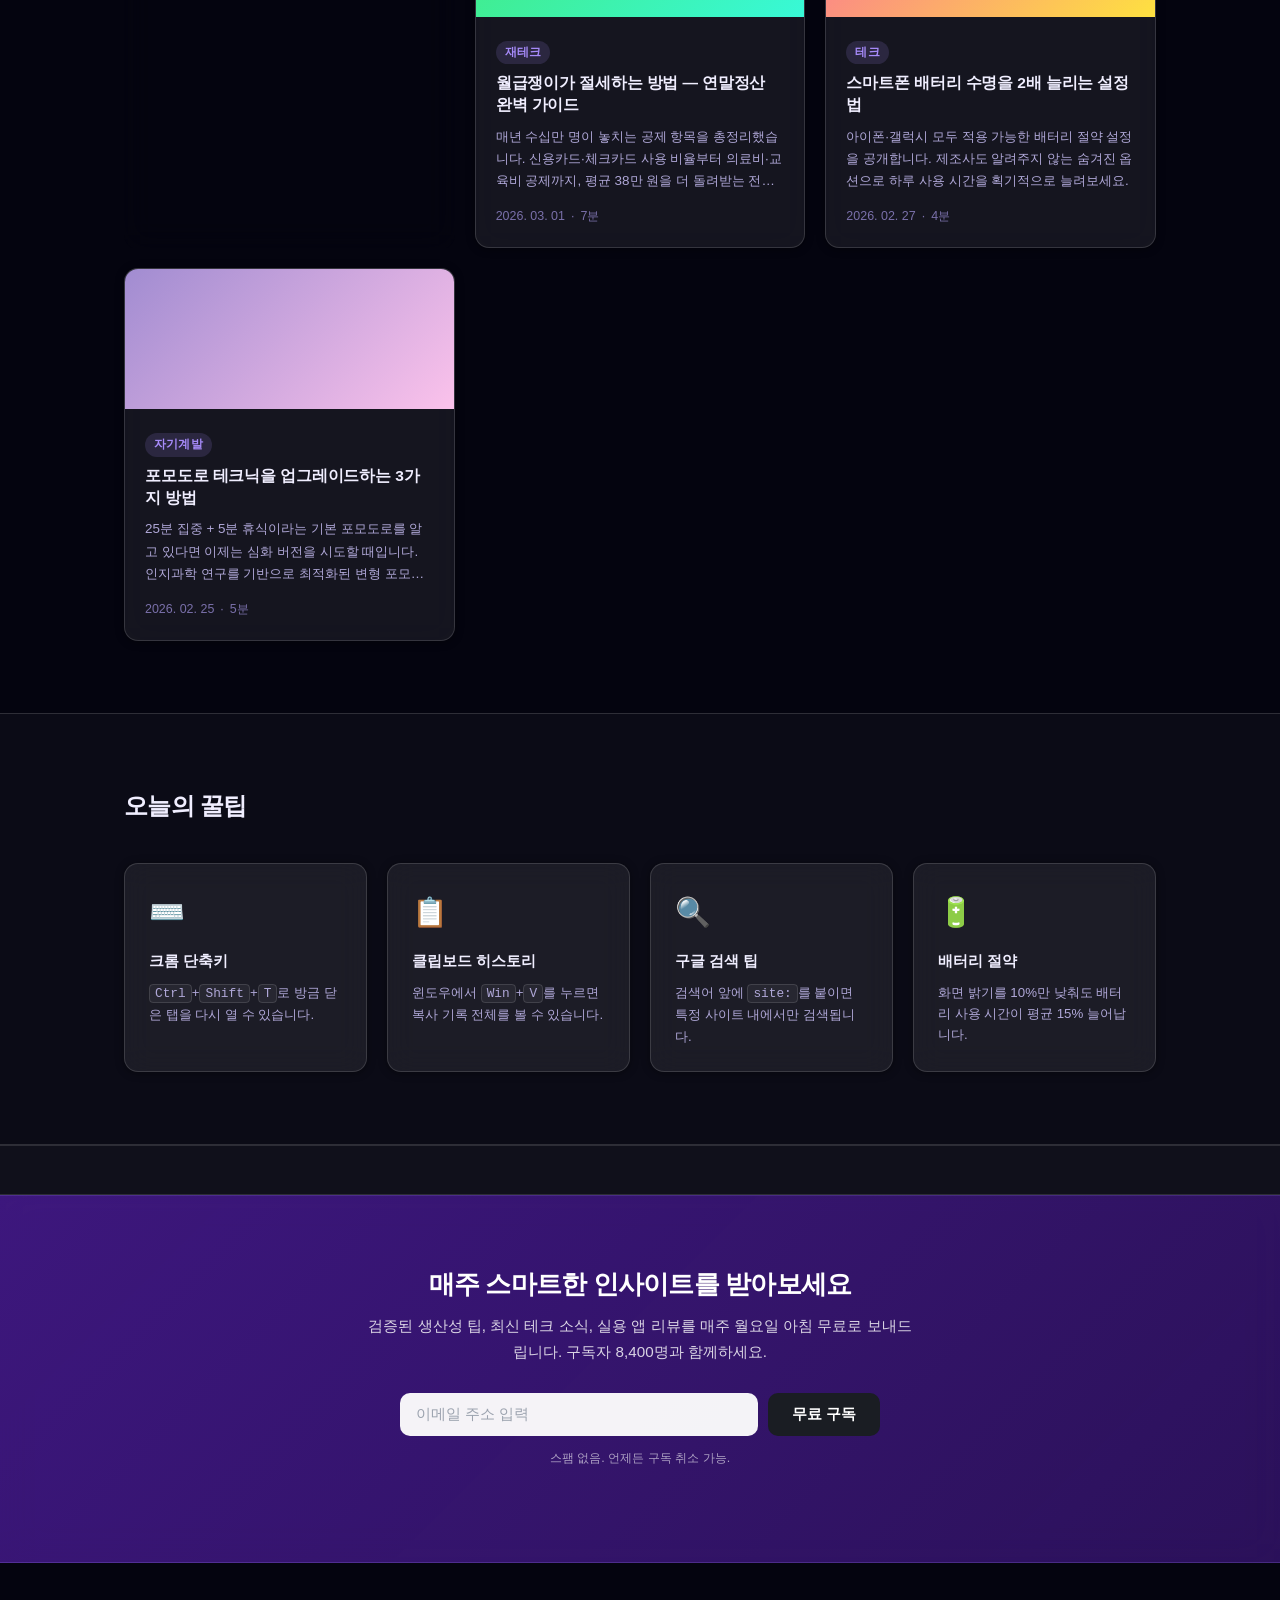
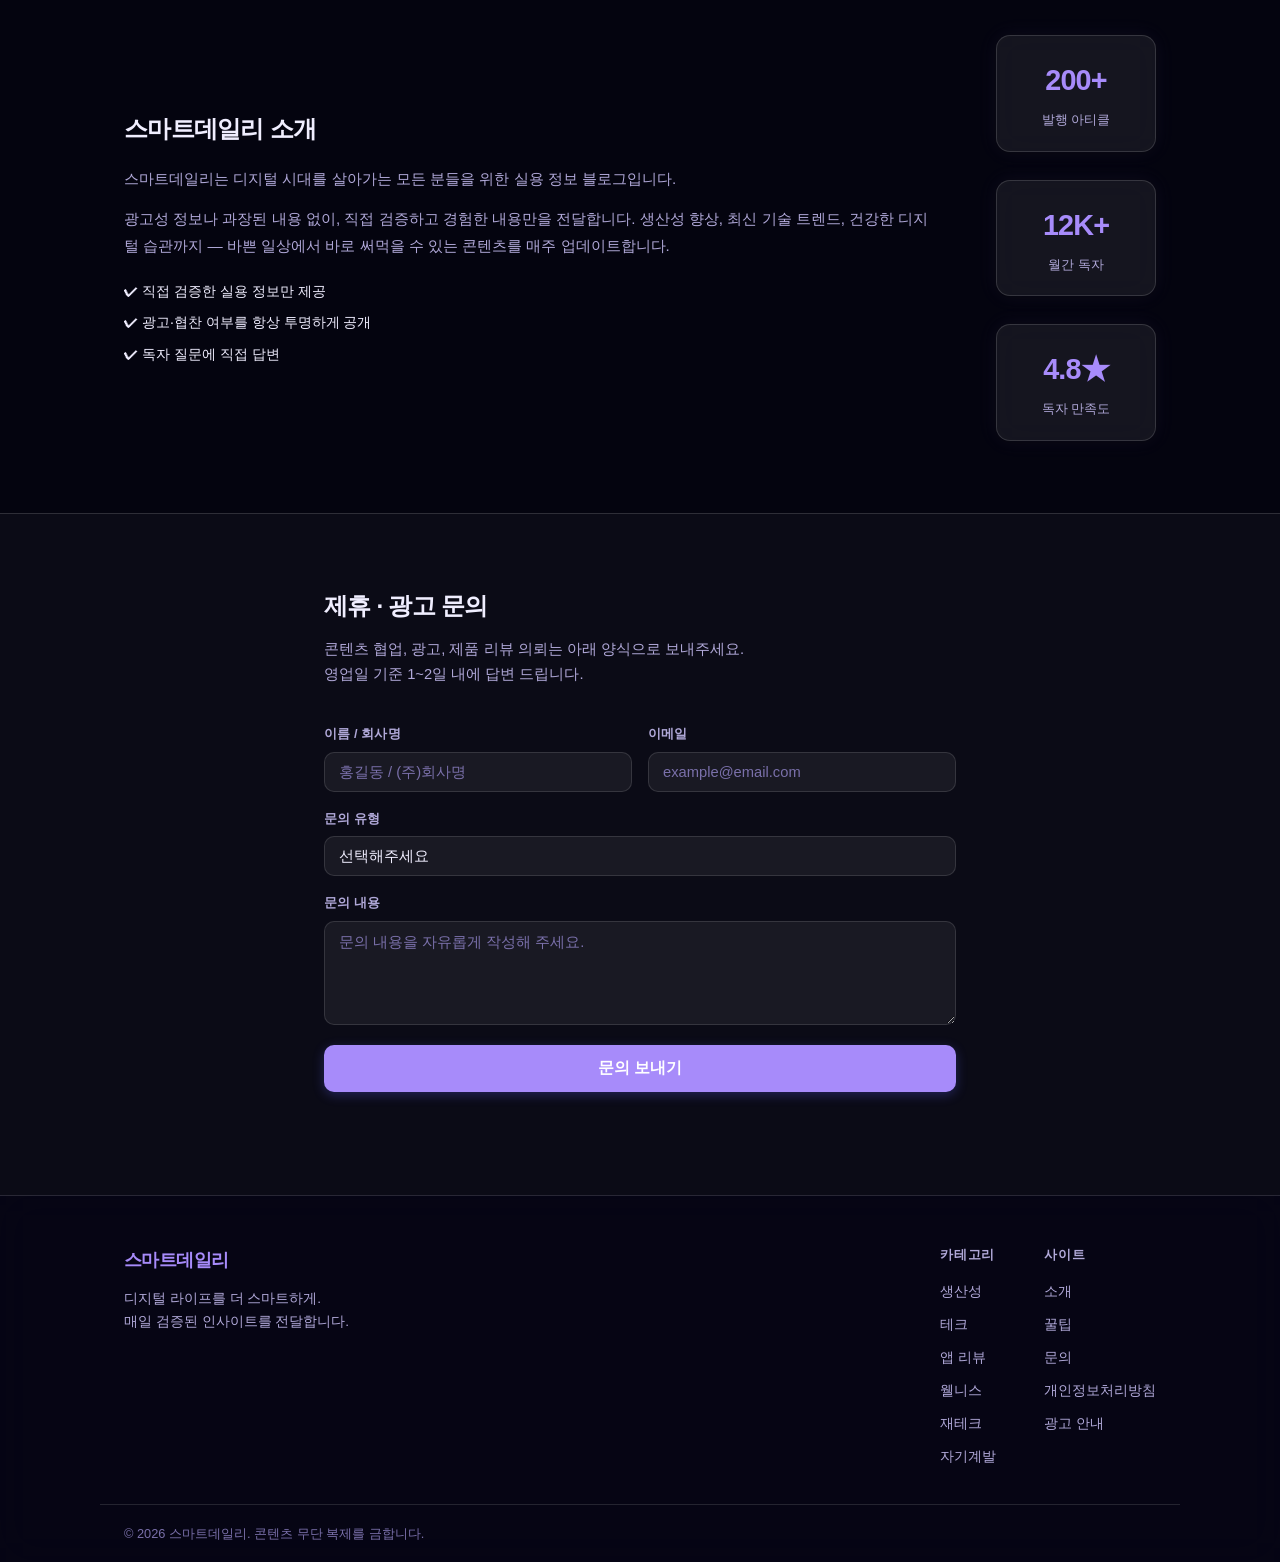
==== commit 1cf723b8: "Add cosmic dreamy background with canvas star animation - Canvas-based star field with twinkling eff" ====
--- a/index.html
+++ b/index.html
@@ -15,6 +15,7 @@
      crossorigin="anonymous"></script>
 </head>
 <body>
+  <canvas id="cosmic-bg"></canvas>
 
   <!-- 헤더 -->
   <header class="site-header">
@@ -345,5 +346,6 @@
   </footer>
 
   <script src="main.js"></script>
+  <script src="cosmic.js"></script>
 </body>
 </html>
--- a/style.css
+++ b/style.css
@@ -1,37 +1,37 @@
 /* ===== CSS 변수 ===== */
 :root {
-  --bg: #f8f9fb;
-  --surface: #ffffff;
-  --surface2: #f1f3f7;
-  --border: #e4e7ed;
-  --text: #1a1d23;
-  --text-muted: #6b7280;
-  --text-light: #9ca3af;
-  --accent: #5b5ef4;
-  --accent-hover: #4a4dd6;
-  --accent-light: rgba(91, 94, 244, 0.1);
-  --success: #10b981;
-  --error: #ef4444;
-  --shadow-sm: 0 1px 4px rgba(0,0,0,0.06);
-  --shadow-md: 0 4px 16px rgba(0,0,0,0.08);
-  --shadow-lg: 0 8px 32px rgba(0,0,0,0.1);
+  --bg: transparent;
+  --surface: rgba(255, 255, 255, 0.08);
+  --surface2: rgba(255, 255, 255, 0.05);
+  --border: rgba(255, 255, 255, 0.12);
+  --text: #f0eeff;
+  --text-muted: #b0a8d8;
+  --text-light: #7a70aa;
+  --accent: #a78bfa;
+  --accent-hover: #8b5cf6;
+  --accent-light: rgba(167, 139, 250, 0.15);
+  --success: #34d399;
+  --error: #f87171;
+  --shadow-sm: 0 1px 8px rgba(0,0,0,0.4);
+  --shadow-md: 0 4px 24px rgba(0,0,0,0.5);
+  --shadow-lg: 0 8px 40px rgba(0,0,0,0.6);
   --radius: 14px;
+  --glass: rgba(255,255,255,0.07);
+  --glass-border: rgba(255,255,255,0.14);
+  --glow: rgba(167,139,250,0.25);
 }
 
 body.dark {
-  --bg: #0e0f14;
-  --surface: #181921;
-  --surface2: #1f2030;
-  --border: #2a2c3d;
-  --text: #eceef4;
-  --text-muted: #8b93a8;
-  --text-light: #545870;
-  --accent: #7072f8;
-  --accent-hover: #5b5ef4;
-  --accent-light: rgba(112, 114, 248, 0.12);
-  --shadow-sm: 0 1px 4px rgba(0,0,0,0.3);
-  --shadow-md: 0 4px 16px rgba(0,0,0,0.4);
-  --shadow-lg: 0 8px 32px rgba(0,0,0,0.5);
+  --surface: rgba(255, 255, 255, 0.06);
+  --surface2: rgba(255, 255, 255, 0.03);
+  --border: rgba(255, 255, 255, 0.09);
+  --text: #ede9fe;
+  --text-muted: #9d8ec4;
+  --text-light: #5c5280;
+  --accent: #c4b5fd;
+  --accent-hover: #a78bfa;
+  --accent-light: rgba(196,181,253,0.12);
+  --glow: rgba(196,181,253,0.2);
 }
 
 /* ===== 기본 ===== */
@@ -40,11 +40,19 @@
 html { scroll-behavior: smooth; }
 
 body {
-  background: var(--bg);
+  background: #04040f;
   color: var(--text);
   font-family: 'Apple SD Gothic Neo', 'Noto Sans KR', -apple-system, BlinkMacSystemFont, sans-serif;
   line-height: 1.7;
-  transition: background 0.3s, color 0.3s;
+  transition: color 0.3s;
+}
+
+/* 우주 캔버스 */
+#cosmic-bg {
+  position: fixed;
+  inset: 0;
+  z-index: -1;
+  pointer-events: none;
 }
 
 .inner {
@@ -58,16 +66,11 @@
   position: sticky;
   top: 0;
   z-index: 100;
-  background: var(--surface);
-  border-bottom: 1px solid var(--border);
-  backdrop-filter: blur(12px);
-  -webkit-backdrop-filter: blur(12px);
-  background: rgba(255,255,255,0.85);
+  background: rgba(8, 6, 24, 0.75);
+  border-bottom: 1px solid var(--glass-border);
+  backdrop-filter: blur(20px);
+  -webkit-backdrop-filter: blur(20px);
   transition: background 0.3s, border-color 0.3s;
-}
-
-body.dark .site-header {
-  background: rgba(24,25,33,0.9);
 }
 
 .site-header .inner {
@@ -145,7 +148,8 @@
 .hero {
   padding: 96px 0 80px;
   text-align: center;
-  background: linear-gradient(160deg, var(--accent-light) 0%, transparent 60%);
+  background: transparent;
+  position: relative;
 }
 
 .hero-tag {
@@ -208,17 +212,20 @@
 /* ===== 피처드 카드 ===== */
 .featured-card {
   position: relative;
-  background: var(--surface);
-  border: 1px solid var(--border);
+  background: var(--glass);
+  border: 1px solid var(--glass-border);
   border-radius: var(--radius);
   padding: 36px 40px;
   margin-bottom: 28px;
-  box-shadow: var(--shadow-md);
-  transition: box-shadow 0.2s, transform 0.2s;
+  box-shadow: var(--shadow-md), 0 0 30px rgba(167,139,250,0.08);
+  backdrop-filter: blur(16px);
+  -webkit-backdrop-filter: blur(16px);
+  transition: box-shadow 0.3s, transform 0.2s, border-color 0.3s;
   cursor: pointer;
 }
 .featured-card:hover {
-  box-shadow: var(--shadow-lg);
+  box-shadow: var(--shadow-lg), 0 0 50px rgba(167,139,250,0.18);
+  border-color: rgba(167,139,250,0.3);
   transform: translateY(-2px);
 }
 
@@ -331,7 +338,11 @@
 /* ===== 뉴스레터 섹션 ===== */
 .newsletter-section {
   padding: 72px 0;
-  background: linear-gradient(135deg, var(--accent) 0%, #8b63ff 100%);
+  background: linear-gradient(135deg, rgba(109,40,217,0.55) 0%, rgba(91,33,182,0.45) 100%);
+  border-top: 1px solid rgba(167,139,250,0.2);
+  border-bottom: 1px solid rgba(167,139,250,0.2);
+  backdrop-filter: blur(20px);
+  -webkit-backdrop-filter: blur(20px);
 }
 
 .newsletter-inner {
@@ -418,16 +429,19 @@
 }
 
 .card {
-  background: var(--surface);
-  border: 1px solid var(--border);
+  background: var(--glass);
+  border: 1px solid var(--glass-border);
   border-radius: var(--radius);
   overflow: hidden;
   box-shadow: var(--shadow-sm);
-  transition: box-shadow 0.2s, transform 0.2s;
+  backdrop-filter: blur(14px);
+  -webkit-backdrop-filter: blur(14px);
+  transition: box-shadow 0.3s, transform 0.2s, border-color 0.3s;
   cursor: pointer;
 }
 .card:hover {
-  box-shadow: var(--shadow-md);
+  box-shadow: var(--shadow-md), 0 0 30px rgba(167,139,250,0.15);
+  border-color: rgba(167,139,250,0.25);
   transform: translateY(-3px);
 }
 
@@ -485,10 +499,9 @@
 /* ===== 꿀팁 섹션 ===== */
 .tips-section {
   padding: 72px 0;
-  background: var(--surface2);
-  border-top: 1px solid var(--border);
-  border-bottom: 1px solid var(--border);
-  transition: background 0.3s;
+  background: rgba(255,255,255,0.03);
+  border-top: 1px solid var(--glass-border);
+  border-bottom: 1px solid var(--glass-border);
 }
 
 .tips-grid {
@@ -498,15 +511,18 @@
 }
 
 .tip-card {
-  background: var(--surface);
-  border: 1px solid var(--border);
+  background: var(--glass);
+  border: 1px solid var(--glass-border);
   border-radius: var(--radius);
   padding: 24px;
+  backdrop-filter: blur(14px);
+  -webkit-backdrop-filter: blur(14px);
   box-shadow: var(--shadow-sm);
-  transition: box-shadow 0.2s, transform 0.2s;
+  transition: box-shadow 0.3s, transform 0.2s, border-color 0.3s;
 }
 .tip-card:hover {
-  box-shadow: var(--shadow-md);
+  box-shadow: var(--shadow-md), 0 0 24px rgba(167,139,250,0.12);
+  border-color: rgba(167,139,250,0.25);
   transform: translateY(-2px);
 }
 
@@ -584,11 +600,13 @@
 
 .stat {
   text-align: center;
-  background: var(--surface);
-  border: 1px solid var(--border);
+  background: var(--glass);
+  border: 1px solid var(--glass-border);
   border-radius: var(--radius);
   padding: 20px 28px;
-  box-shadow: var(--shadow-sm);
+  box-shadow: var(--shadow-sm), 0 0 20px rgba(167,139,250,0.08);
+  backdrop-filter: blur(14px);
+  -webkit-backdrop-filter: blur(14px);
 }
 
 .stat-num {
@@ -609,8 +627,8 @@
 /* ===== 문의 섹션 ===== */
 .contact-section {
   padding: 72px 0;
-  background: var(--surface2);
-  border-top: 1px solid var(--border);
+  background: rgba(255,255,255,0.03);
+  border-top: 1px solid var(--glass-border);
 }
 
 .contact-inner {
@@ -654,7 +672,7 @@
 .form-group input,
 .form-group textarea,
 .form-group select {
-  background: var(--surface);
+  background: rgba(255,255,255,0.06);
   color: var(--text);
   border: 1.5px solid var(--border);
   border-radius: 10px;
@@ -713,8 +731,10 @@
 
 /* ===== 푸터 ===== */
 .site-footer {
-  border-top: 1px solid var(--border);
-  background: var(--surface);
+  border-top: 1px solid var(--glass-border);
+  background: rgba(8,6,24,0.7);
+  backdrop-filter: blur(20px);
+  -webkit-backdrop-filter: blur(20px);
 }
 
 .footer-top {
